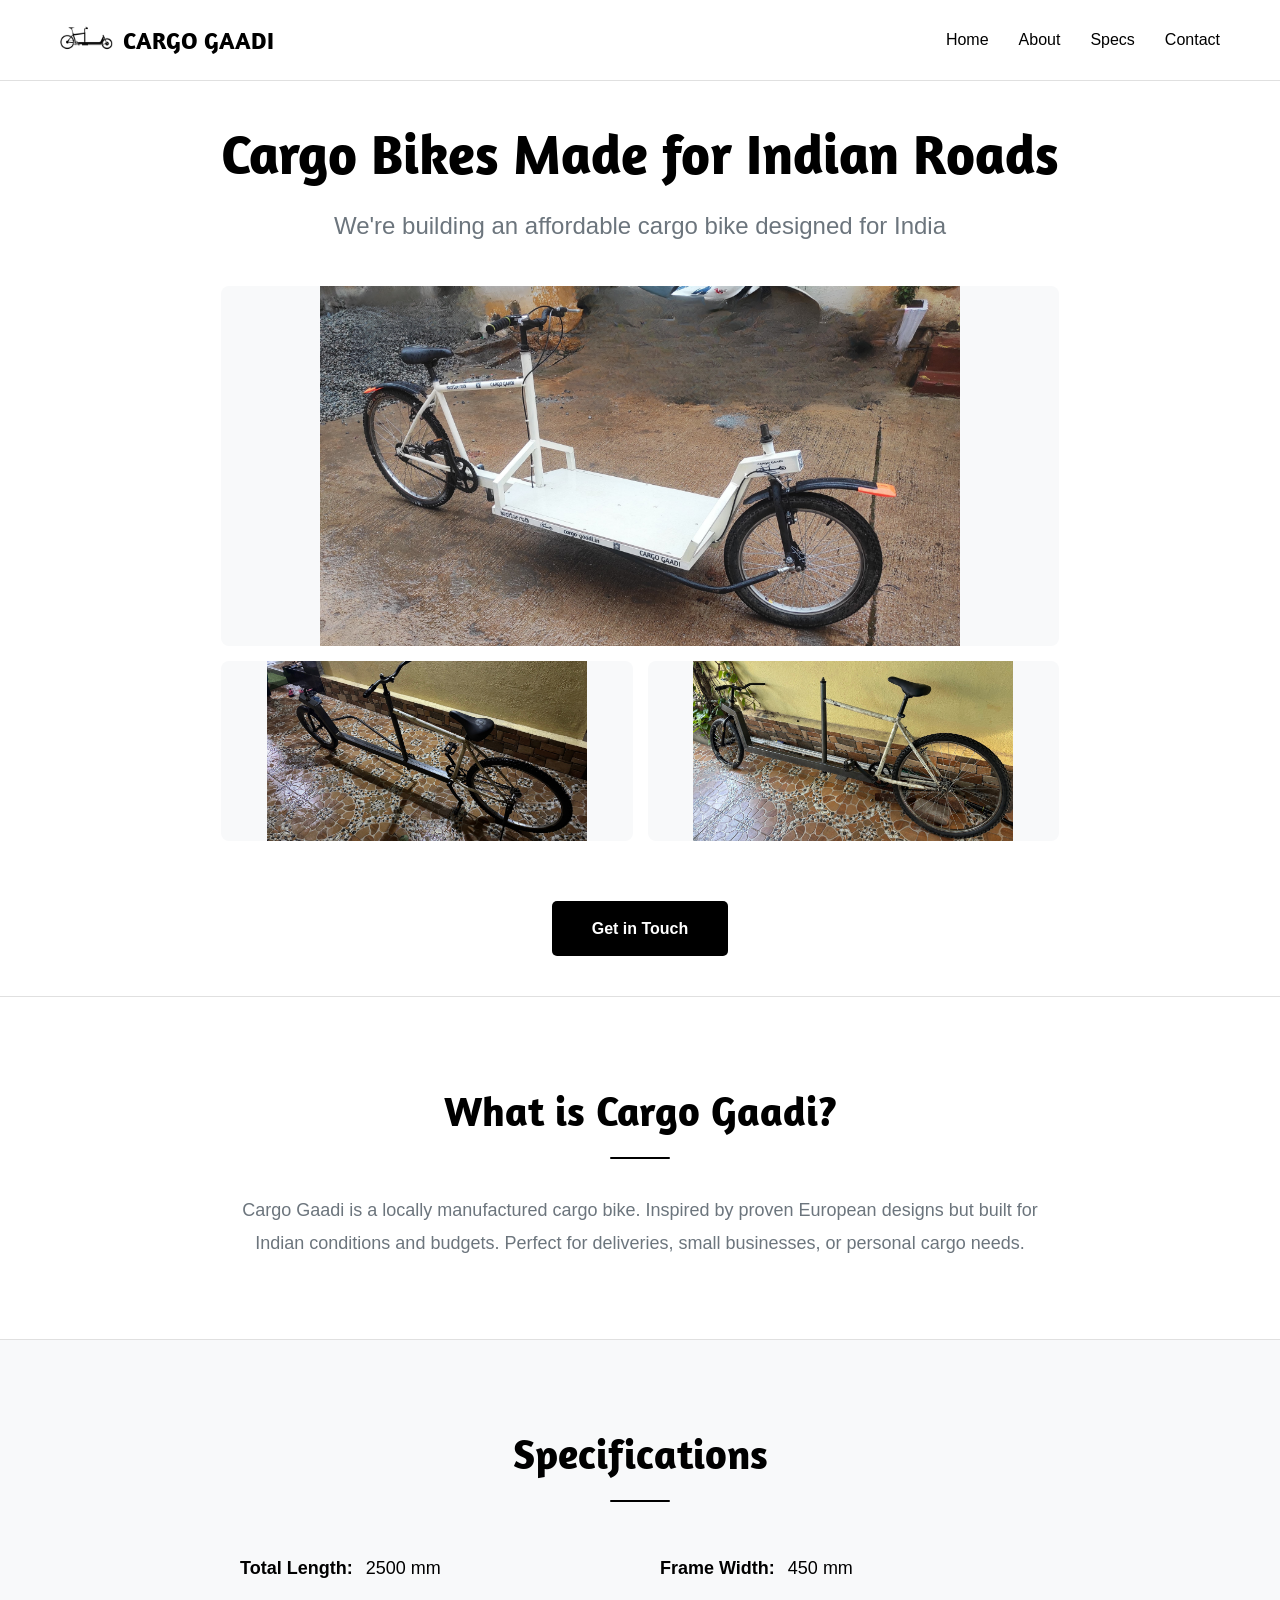
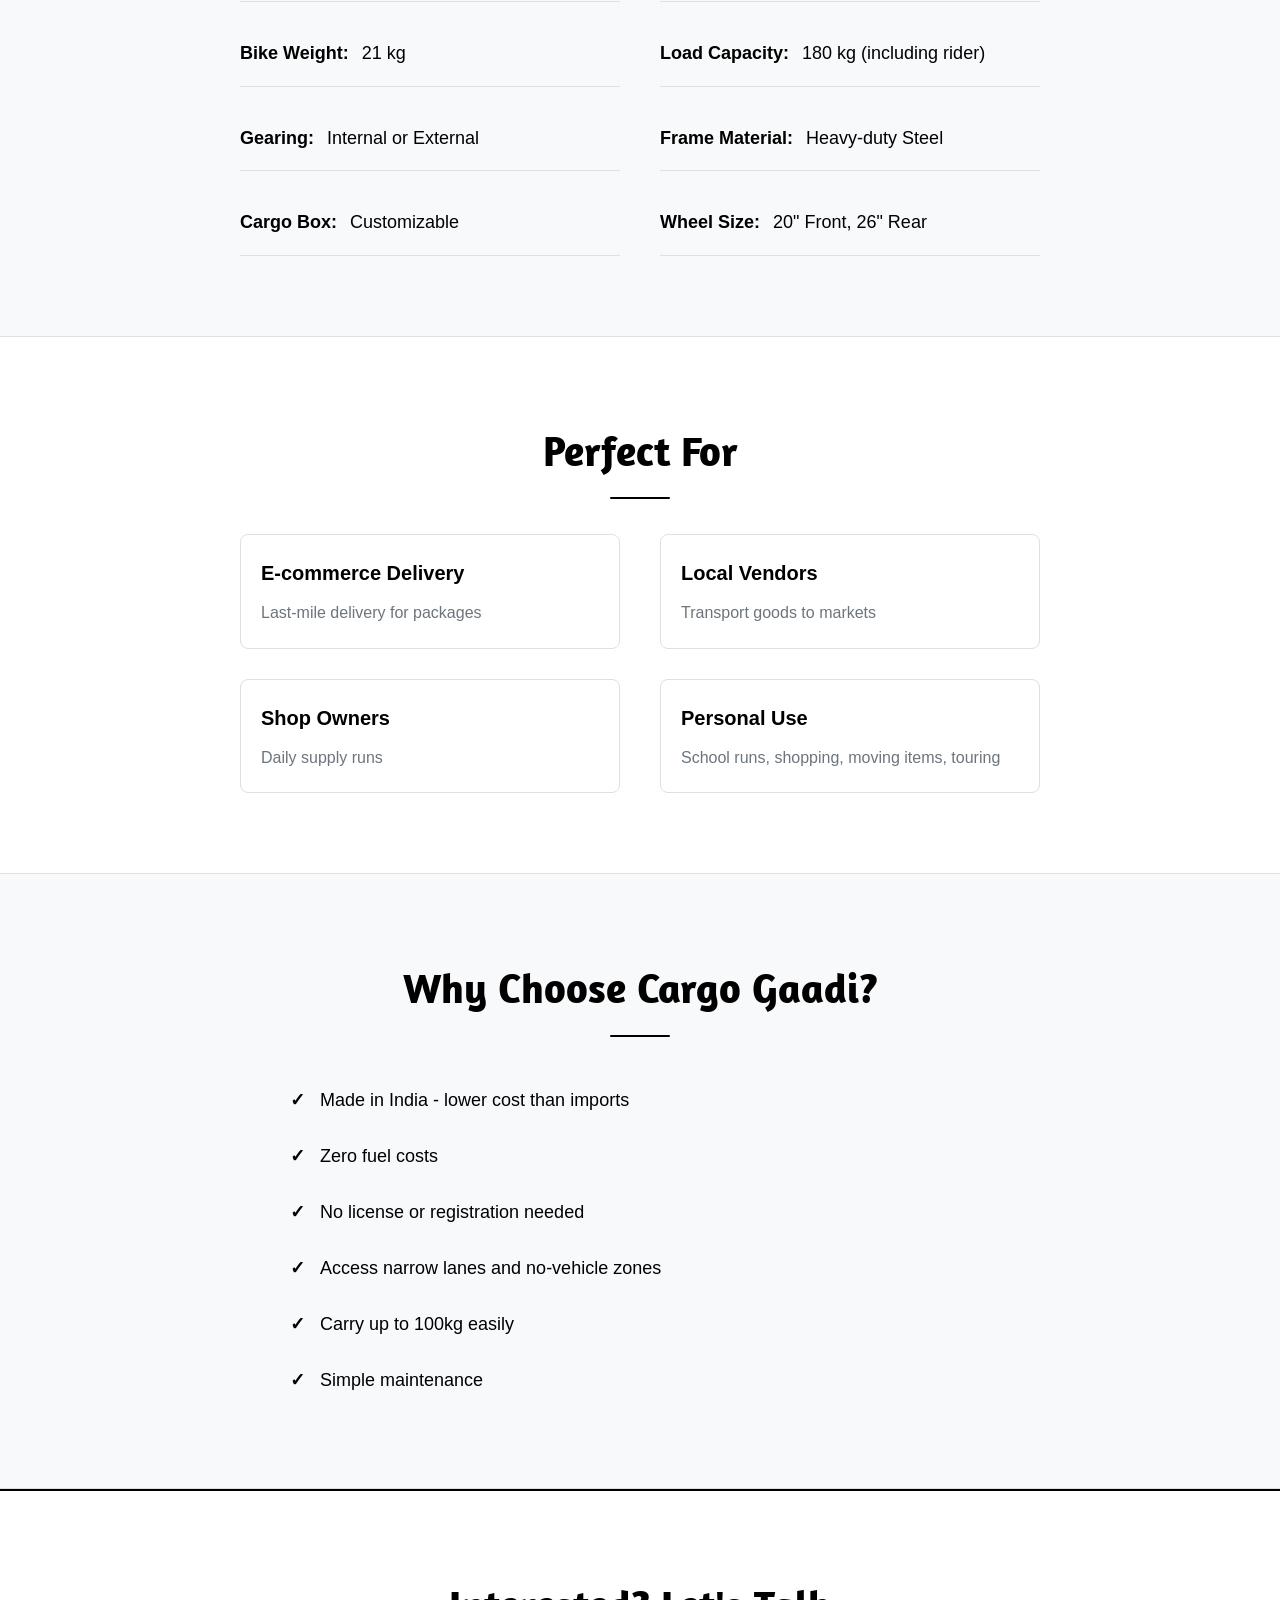
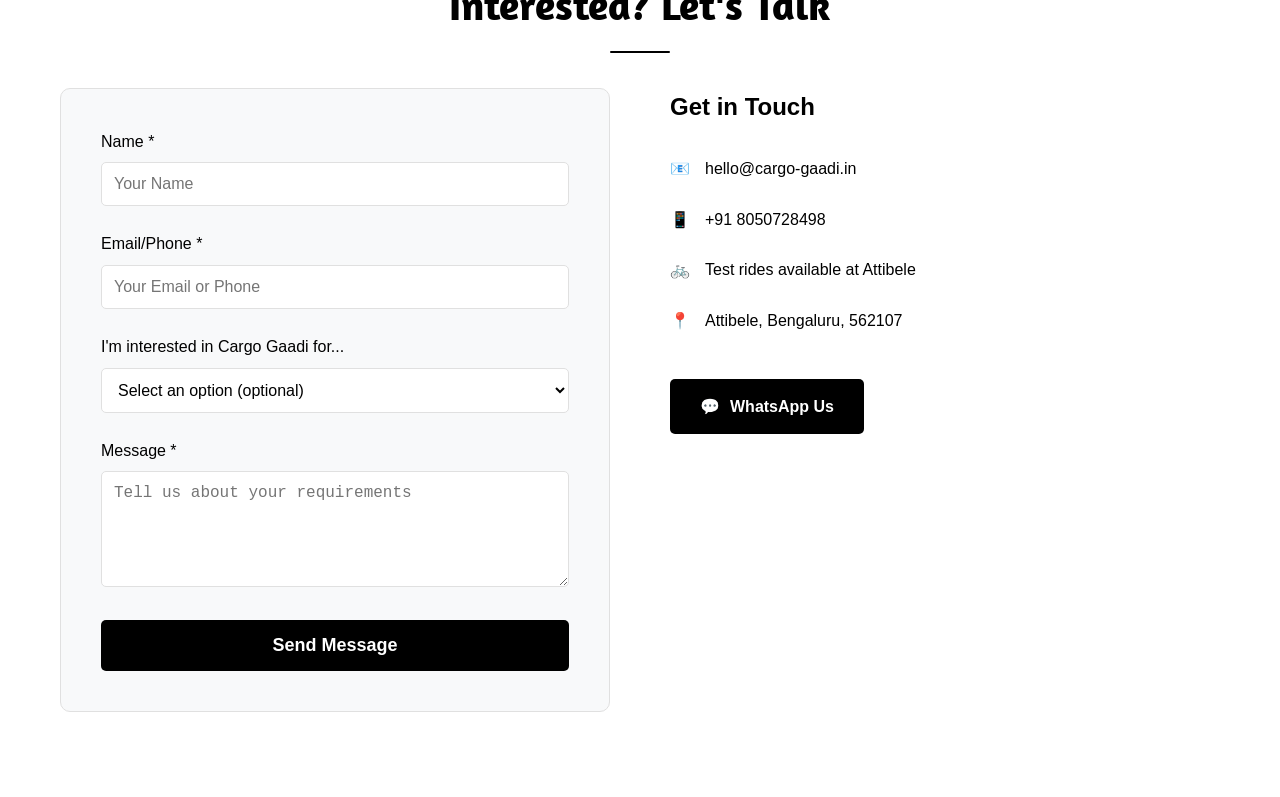
==== index.html @ 1c7c2040 "feat: add index and images" ====
<!DOCTYPE html>
<html lang="en">
<head>
    <meta charset="UTF-8">
    <meta name="viewport" content="width=device-width, initial-scale=1.0">
    <title>Cargo Gaadi - Cargo Bikes Made for Indian Roads | Bengaluru</title>
    <meta name="description" content="Locally manufactured cargo bikes designed for Indian conditions. Perfect for deliveries, vendors, and personal use. Zero fuel costs, no license needed.">
    
    <!-- Open Graph Tags -->
    <meta property="og:title" content="Cargo Gaadi - Cargo Bikes Made for Indian Roads">
    <meta property="og:description" content="Locally manufactured cargo bikes designed for Indian conditions. Perfect for deliveries and personal use.">
    <meta property="og:type" content="website">
    <meta property="og:url" content="https://cargo-gaadi.in">
    <meta property="og:image" content="https://cargo-gaadi.in/images/hero-bike.jpg">
    
    <!-- Favicon -->
    <link rel="icon" type="image/x-icon" href="images/favicon.ico">
    
    <!-- Google Font - Amaranth -->
    <link href="https://fonts.googleapis.com/css2?family=Amaranth:wght@400;700&display=swap" rel="stylesheet">
    
    <style>
        * {
            margin: 0;
            padding: 0;
            box-sizing: border-box;
        }

        :root {
            --primary-dark: #000000;
            --white: #ffffff;
            --light-gray: #f8f9fa;
            --gray: #6c757d;
            --border-gray: #e0e0e0;
        }

        html {
            scroll-behavior: smooth;
        }

        body {
            font-family: -apple-system, BlinkMacSystemFont, 'Segoe UI', 'Helvetica Neue', Arial, sans-serif;
            line-height: 1.6;
            color: var(--primary-dark);
            background: var(--white);
        }

        .container {
            max-width: 1200px;
            margin: 0 auto;
            padding: 0 20px;
        }

        /* Header Navigation */
        header {
            position: fixed;
            top: 0;
            width: 100%;
            background: var(--white);
            z-index: 1000;
            transition: box-shadow 0.3s ease;
            border-bottom: 1px solid var(--border-gray);
        }

        header.scrolled {
            box-shadow: 0 2px 10px rgba(0,0,0,0.1);
        }

        nav {
            display: flex;
            justify-content: space-between;
            align-items: center;
            padding: 20px 0;
        }

        .logo {
            display: flex;
            align-items: center;
            gap: 10px;
            text-decoration: none;
        }

        .logo img {
            height: 40px;
            width: auto;
        }

        .logo-text {
            font-family: 'Amaranth', sans-serif;
            font-size: 24px;
            font-weight: 700;
            color: var(--primary-dark);
        }

        .nav-menu {
            display: flex;
            list-style: none;
            gap: 30px;
        }

        .nav-menu a {
            color: var(--primary-dark);
            text-decoration: none;
            font-weight: 500;
            transition: opacity 0.3s ease;
        }

        .nav-menu a:hover {
            opacity: 0.7;
        }

        .hamburger {
            display: none;
            flex-direction: column;
            cursor: pointer;
        }

        .hamburger span {
            width: 25px;
            height: 3px;
            background: var(--primary-dark);
            margin: 3px 0;
            transition: 0.3s;
        }

        /* Hero Section */
        .hero {
            margin-top: 80px;
            min-height: calc(100vh - 80px);
            display: flex;
            align-items: center;
            justify-content: center;
            background: var(--white);
            position: relative;
            overflow: hidden;
            padding: 40px 20px;
            border-bottom: 1px solid var(--border-gray);
        }

        .hero-content {
            text-align: center;
            color: var(--primary-dark);
            z-index: 1;
            animation: fadeInUp 1s ease;
            max-width: 1200px;
            width: 100%;
        }

        @keyframes fadeInUp {
            from {
                opacity: 0;
                transform: translateY(30px);
            }
            to {
                opacity: 1;
                transform: translateY(0);
            }
        }

        .hero h1 {
            font-family: 'Amaranth', sans-serif;
            font-size: clamp(36px, 6vw, 56px);
            font-weight: 700;
            margin-bottom: 20px;
            line-height: 1.2;
        }

        .hero p {
            font-size: clamp(18px, 2.5vw, 24px);
            margin-bottom: 40px;
            color: var(--gray);
        }

        .hero-image-container {
            margin: 40px auto;
            max-width: 1200px;
        }

        .hero-image-wrapper {
            padding: 0;
        }

        .hero-images-grid {
            display: grid;
            grid-template-columns: repeat(auto-fit, minmax(320px, 1fr));
            gap: 15px;
            margin-bottom: 20px;
        }

        .hero-bike-image {
            width: 100%;
            height: 180px; /* 16:9 ratio for 320px width */
            object-fit: contain; /* Shows full image without cropping */
            background: var(--light-gray); /* Light background for letterboxing */
            border-radius: 8px;
            transition: transform 0.3s ease;
        }

        .hero-bike-image:hover {
            transform: scale(1.02);
        }

        .hero-bike-image.main {
            grid-column: span 2;
            height: 360px; /* 16:9 ratio for 640px width */
            object-fit: contain; /* Shows full image without cropping */
        }

        @media (max-width: 1024px) {
            .hero-bike-image.main {
                height: 180px; /* Same as others when columns collapse */
            }
        }

        .cta-button {
            display: inline-block;
            padding: 15px 40px;
            background: var(--primary-dark);
            color: var(--white);
            text-decoration: none;
            font-weight: 700;
            border-radius: 5px;
            transition: opacity 0.3s ease;
            margin-top: 20px;
        }

        .cta-button:hover {
            opacity: 0.8;
        }

        /* Section Styling */
        section {
            padding: 80px 0;
        }

        .section-title {
            font-family: 'Amaranth', sans-serif;
            font-size: clamp(28px, 4vw, 42px);
            font-weight: 700;
            text-align: center;
            margin-bottom: 50px;
            position: relative;
        }

        .section-title::after {
            content: '';
            position: absolute;
            bottom: -15px;
            left: 50%;
            transform: translateX(-50%);
            width: 60px;
            height: 2px;
            background: var(--primary-dark);
            border-radius: 1px;
        }

        /* About Section */
        .about {
            background: var(--white);
            border-bottom: 1px solid var(--border-gray);
        }

        .about-content {
            max-width: 800px;
            margin: 0 auto;
            text-align: center;
            font-size: 18px;
            line-height: 1.8;
            color: var(--gray);
        }

        /* Specifications Section */
        .specs {
            background: var(--light-gray);
            border-bottom: 1px solid var(--border-gray);
        }

        .specs-list {
            max-width: 800px;
            margin: 0 auto;
            list-style: none;
            font-size: 18px;
            line-height: 2.2;
            display: grid;
            grid-template-columns: repeat(2, 1fr);
            gap: 20px 40px;
        }

        .specs-list li {
            padding: 12px 0;
            border-bottom: 1px solid var(--border-gray);
        }

        .specs-list strong {
            font-weight: 600;
            margin-right: 8px;
            display: inline-block;
        }

        /* Use Cases Section */
        .use-cases {
            background: var(--white);
            border-bottom: 1px solid var(--border-gray);
        }

        .use-cases-list {
            max-width: 800px;
            margin: 0 auto;
            list-style: none;
            font-size: 18px;
            line-height: 1.8;
            display: grid;
            grid-template-columns: repeat(2, 1fr);
            gap: 30px 40px;
        }

        .use-cases-list li {
            padding: 20px;
            border: 1px solid var(--border-gray);
            border-radius: 8px;
            transition: background 0.3s ease;
        }

        .use-cases-list li:hover {
            background: var(--light-gray);
        }

        .use-cases-list h3 {
            font-size: 20px;
            margin-bottom: 8px;
            color: var(--primary-dark);
            font-weight: 600;
        }

        .use-cases-list p {
            color: var(--gray);
            font-size: 16px;
        }

        /* Why Section */
        .why {
            background: var(--light-gray);
            border-bottom: 1px solid var(--border-gray);
        }

        .why-list {
            max-width: 700px;
            margin: 0 auto;
            list-style: none;
            font-size: 18px;
            line-height: 2;
        }

        .why-list li {
            padding: 10px 0;
            padding-left: 30px;
            position: relative;
        }

        .why-list li::before {
            content: '✓';
            position: absolute;
            left: 0;
            font-weight: bold;
        }

        /* Contact Section */
        .contact {
            background: var(--white);
            color: var(--primary-dark);
            border-top: 2px solid var(--primary-dark);
        }

        .contact .section-title {
            color: var(--primary-dark);
        }

        .contact-container {
            display: grid;
            grid-template-columns: repeat(auto-fit, minmax(350px, 1fr));
            gap: 60px;
            margin-top: 50px;
        }

        .contact-form {
            background: var(--light-gray);
            padding: 40px;
            border-radius: 10px;
            border: 1px solid var(--border-gray);
        }

        .form-group {
            margin-bottom: 25px;
        }

        .form-group label {
            display: block;
            margin-bottom: 8px;
            font-weight: 500;
            color: var(--primary-dark);
        }

        .form-group input,
        .form-group textarea,
        .form-group select {
            width: 100%;
            padding: 12px;
            border: 1px solid var(--border-gray);
            border-radius: 5px;
            background: var(--white);
            color: var(--primary-dark);
            font-size: 16px;
            transition: border-color 0.3s ease;
        }

        .form-group input:focus,
        .form-group textarea:focus,
        .form-group select:focus {
            outline: none;
            border-color: var(--primary-dark);
        }

        .form-group select option {
            background: var(--white);
            color: var(--primary-dark);
        }

        .submit-button {
            width: 100%;
            padding: 15px;
            background: var(--primary-dark);
            color: var(--white);
            border: none;
            border-radius: 5px;
            font-size: 18px;
            font-weight: 700;
            cursor: pointer;
            transition: opacity 0.3s ease;
        }

        .submit-button:hover {
            opacity: 0.8;
        }

        .contact-info {
            color: var(--primary-dark);
        }

        .contact-info h3 {
            font-size: 24px;
            margin-bottom: 30px;
        }

        .info-item {
            margin-bottom: 25px;
            display: flex;
            align-items: center;
            gap: 15px;
        }

        .info-item a {
            color: var(--primary-dark);
            text-decoration: none;
        }

        .info-item a:hover {
            text-decoration: underline;
        }

        .whatsapp-button {
            display: inline-flex;
            align-items: center;
            gap: 10px;
            padding: 15px 30px;
            background: var(--primary-dark);
            color: var(--white);
            text-decoration: none;
            border-radius: 5px;
            font-weight: 600;
            margin-top: 20px;
            transition: opacity 0.3s ease;
        }

        .whatsapp-button:hover {
            opacity: 0.8;
        }

        /* Mobile Responsive */
        @media (max-width: 768px) {
            .nav-menu {
                position: fixed;
                left: -100%;
                top: 70px;
                flex-direction: column;
                background: var(--white);
                width: 100%;
                text-align: center;
                transition: 0.3s;
                box-shadow: 0 10px 27px rgba(0,0,0,0.05);
                padding: 20px 0;
            }

            .nav-menu.active {
                left: 0;
            }

            .hamburger {
                display: flex;
            }

            .hamburger.active span:nth-child(2) {
                opacity: 0;
            }

            .hamburger.active span:nth-child(1) {
                transform: translateY(9px) rotate(45deg);
            }

            .hamburger.active span:nth-child(3) {
                transform: translateY(-9px) rotate(-45deg);
            }

            .hero-images-grid {
                grid-template-columns: 1fr;
            }
            
            .hero-bike-image.main {
                grid-column: span 1;
                height: 180px; /* 16:9 ratio maintained on mobile */
            }
            
            .hero-bike-image {
                height: 180px; /* 16:9 ratio */
            }

            .specs-list,
            .use-cases-list {
                grid-template-columns: 1fr;
            }

            .contact-container {
                grid-template-columns: 1fr;
            }

            section {
                padding: 60px 0;
            }
        }

        /* Success Message */
        .success-message {
            display: none;
            background: var(--primary-dark);
            color: var(--white);
            padding: 15px;
            border-radius: 5px;
            margin-top: 20px;
            text-align: center;
        }

        .success-message.show {
            display: block;
            animation: fadeInUp 0.5s ease;
        }
    </style>
</head>
<body>
    <!-- Header Navigation -->
    <header id="header">
        <div class="container">
            <nav>
                <a href="#home" class="logo">
                    <img src="images/logo.png" alt="Cargo Gaadi Logo" onerror="console.error('Logo not found at images/logo.png')" />
                    <span class="logo-text">CARGO GAADI</span>
                </a>
                <ul class="nav-menu" id="nav-menu">
                    <li><a href="#home">Home</a></li>
                    <li><a href="#about">About</a></li>
                    <li><a href="#specs">Specs</a></li>
                    <li><a href="#contact">Contact</a></li>
                </ul>
                <div class="hamburger" id="hamburger">
                    <span></span>
                    <span></span>
                    <span></span>
                </div>
            </nav>
        </div>
    </header>

    <!-- Hero Section -->
    <section class="hero" id="home">
        <div class="container">
            <div class="hero-content">
                <h1>Cargo Bikes Made for Indian Roads</h1>
                <p>We're building an affordable cargo bike designed for India</p>
                
                <div class="hero-image-container">
                    <div class="hero-image-wrapper">
                        <div class="hero-images-grid">
                            <!-- Main hero image - 640x360px (16:9 ratio) -->
                            <img src="images/hero-bike.jpg" alt="Cargo Gaadi - Main" class="hero-bike-image main">
                            
                            <!-- Gallery images - all 320x180px (16:9 ratio) -->
                            <img src="images/gallery-1.jpg" alt="Cargo Gaadi Build Process" class="hero-bike-image" 
                                 onerror="this.style.display='none';">
                            <img src="images/gallery-2.jpg" alt="Cargo Gaadi Build Process" class="hero-bike-image"
                                 onerror="this.style.display='none';">
                            <img src="images/gallery-3.jpg" alt="Cargo Gaadi Build Process" class="hero-bike-image"
                                 onerror="this.style.display='none';">
                            <img src="images/gallery-4.jpg" alt="Cargo Gaadi Demo" class="hero-bike-image"
                                 onerror="this.style.display='none';">
                            <img src="images/gallery-5.jpg" alt="Cargo Gaadi Demo" class="hero-bike-image"
                                 onerror="this.style.display='none';">
                            <img src="images/gallery-6.jpg" alt="Cargo Gaadi Features" class="hero-bike-image"
                                 onerror="this.style.display='none';">
                            <img src="images/gallery-7.jpg" alt="Cargo Gaadi Features" class="hero-bike-image"
                                 onerror="this.style.display='none';">
                            <img src="images/gallery-8.jpg" alt="Cargo Gaadi Details" class="hero-bike-image"
                                 onerror="this.style.display='none';">
                            <img src="images/gallery-9.jpg" alt="Cargo Gaadi Details" class="hero-bike-image"
                                 onerror="this.style.display='none';">
                            <img src="images/gallery-10.jpg" alt="Cargo Gaadi in Action" class="hero-bike-image"
                                 onerror="this.style.display='none';">
                        </div>
                    </div>
                </div>
                
                <a href="#contact" class="cta-button">Get in Touch</a>
            </div>
        </div>
    </section>

    <!-- About Section -->
    <section class="about" id="about">
        <div class="container">
            <h2 class="section-title">What is Cargo Gaadi?</h2>
            <div class="about-content">
                <p>Cargo Gaadi is a locally manufactured cargo bike. Inspired by proven European designs but built for Indian conditions and budgets. Perfect for deliveries, small businesses, or personal cargo needs.</p>
            </div>
        </div>
    </section>

    <!-- Specifications Section -->
    <section class="specs" id="specs">
        <div class="container">
            <h2 class="section-title">Specifications</h2>
            <ul class="specs-list">
                <li><strong>Total Length:</strong> 2500 mm</li>
                <li><strong>Frame Width:</strong> 450 mm</li>
                <li><strong>Bike Weight:</strong> 21 kg</li>
                <li><strong>Load Capacity:</strong> 180 kg (including rider)</li>
                <li><strong>Gearing:</strong> Internal or External</li>
                <li><strong>Frame Material:</strong> Heavy-duty Steel</li>
                <li><strong>Cargo Box:</strong> Customizable</li>
                <li><strong>Wheel Size:</strong> 20" Front, 26" Rear</li>
            </ul>
        </div>
    </section>

    <!-- Use Cases Section -->
    <section class="use-cases">
        <div class="container">
            <h2 class="section-title">Perfect For</h2>
            <ul class="use-cases-list">
                <li>
                    <h3>E-commerce Delivery</h3>
                    <p>Last-mile delivery for packages</p>
                </li>
                <li>
                    <h3>Local Vendors</h3>
                    <p>Transport goods to markets</p>
                </li>
                <li>
                    <h3>Shop Owners</h3>
                    <p>Daily supply runs</p>
                </li>
                <li>
                    <h3>Personal Use</h3>
                    <p>School runs, shopping, moving items, touring</p>
                </li>
            </ul>
        </div>
    </section>

    <!-- Why Section -->
    <section class="why">
        <div class="container">
            <h2 class="section-title">Why Choose Cargo Gaadi?</h2>
            <ul class="why-list">
                <li>Made in India - lower cost than imports</li>
                <li>Zero fuel costs</li>
                <li>No license or registration needed</li>
                <li>Access narrow lanes and no-vehicle zones</li>
                <li>Carry up to 100kg easily</li>
                <li>Simple maintenance</li>
            </ul>
        </div>
    </section>

    <!-- Contact Section -->
    <section class="contact" id="contact">
        <div class="container">
            <h2 class="section-title">Interested? Let's Talk</h2>
            <div class="contact-container">
                <div class="contact-form">
                    <form id="contact-form">
                        <div class="form-group">
                            <label for="name">Name *</label>
                            <input type="text" id="name" name="name" required placeholder="Your Name">
                        </div>
                        <div class="form-group">
                            <label for="contact">Email/Phone *</label>
                            <input type="text" id="contact" name="contact" required placeholder="Your Email or Phone">
                        </div>
                        <div class="form-group">
                            <label for="interest">I'm interested in Cargo Gaadi for...</label>
                            <select id="interest" name="interest">
                                <option value="">Select an option (optional)</option>
                                <option value="ecommerce">E-commerce</option>
                                <option value="local-business">Local Business</option>
                                <option value="personal">Personal Use</option>
                                <option value="other">Other</option>
                            </select>
                        </div>
                        <div class="form-group">
                            <label for="message">Message *</label>
                            <textarea id="message" name="message" rows="5" required placeholder="Tell us about your requirements"></textarea>
                        </div>
                        <button type="submit" class="submit-button">Send Message</button>
                    </form>
                    <div class="success-message" id="success-message">
                        Thank you! We'll get back to you soon.
                    </div>
                </div>
                
                <div class="contact-info">
                    <h3>Get in Touch</h3>
                    <div class="info-item">
                        <span>📧</span>
                        <a href="mailto:hello@cargo-gaadi.in">hello@cargo-gaadi.in</a>
                    </div>
                    <div class="info-item">
                        <span>📱</span>
                        <a href="tel:+918050728498">+91 8050728498</a>
                    </div>
                    <div class="info-item">
                        <span>🚲</span>
                        <span>Test rides available at Attibele</span>
                    </div>
                    <div class="info-item">
                        <span>📍</span>
                        <span>Attibele, Bengaluru, 562107</span>
                    </div>
                    <a href="https://wa.me/918050728498?text=Hi%2C%20I%27m%20interested%20in%20Cargo%20Gaadi" 
                       target="_blank" 
                       class="whatsapp-button">
                        <span>💬</span>
                        WhatsApp Us
                    </a>
                </div>
            </div>
        </div>
    </section>

    <!-- Footer commented out as per your request -->
    <!-- <footer>
        <div class="container">
            <p>© 2025 Cargo Gaadi | Bengaluru</p>
            <div class="social-links">
                <a href="https://instagram.com/cargo-gaadi" target="_blank" title="Instagram">📷</a>
                <a href="https://youtube.com/@cargo-gaadi" target="_blank" title="YouTube">📹</a>
            </div>
        </div>
    </footer> -->

    <script>
        // Mobile Menu Toggle
        const hamburger = document.getElementById('hamburger');
        const navMenu = document.getElementById('nav-menu');

        hamburger.addEventListener('click', () => {
            hamburger.classList.toggle('active');
            navMenu.classList.toggle('active');
        });

        // Close mobile menu when clicking on a link
        document.querySelectorAll('.nav-menu a').forEach(link => {
            link.addEventListener('click', () => {
                hamburger.classList.remove('active');
                navMenu.classList.remove('active');
            });
        });

        // Header scroll effect
        window.addEventListener('scroll', () => {
            const header = document.getElementById('header');
            if (window.scrollY > 100) {
                header.classList.add('scrolled');
            } else {
                header.classList.remove('scrolled');
            }
        });

        // Form submission
        const contactForm = document.getElementById('contact-form');
        const successMessage = document.getElementById('success-message');

        contactForm.addEventListener('submit', (e) => {
            e.preventDefault();
            
            // Here you would normally send the form data to your server
            // For now, we'll just show a success message
            
            successMessage.classList.add('show');
            contactForm.reset();
            
            // Hide success message after 5 seconds
            setTimeout(() => {
                successMessage.classList.remove('show');
            }, 5000);
        });

        // Smooth scroll for anchor links
        document.querySelectorAll('a[href^="#"]').forEach(anchor => {
            anchor.addEventListener('click', function (e) {
                e.preventDefault();
                const target = document.querySelector(this.getAttribute('href'));
                if (target) {
                    target.scrollIntoView({
                        behavior: 'smooth',
                        block: 'start'
                    });
                }
            });
        });
    </script>
</body>
</html>
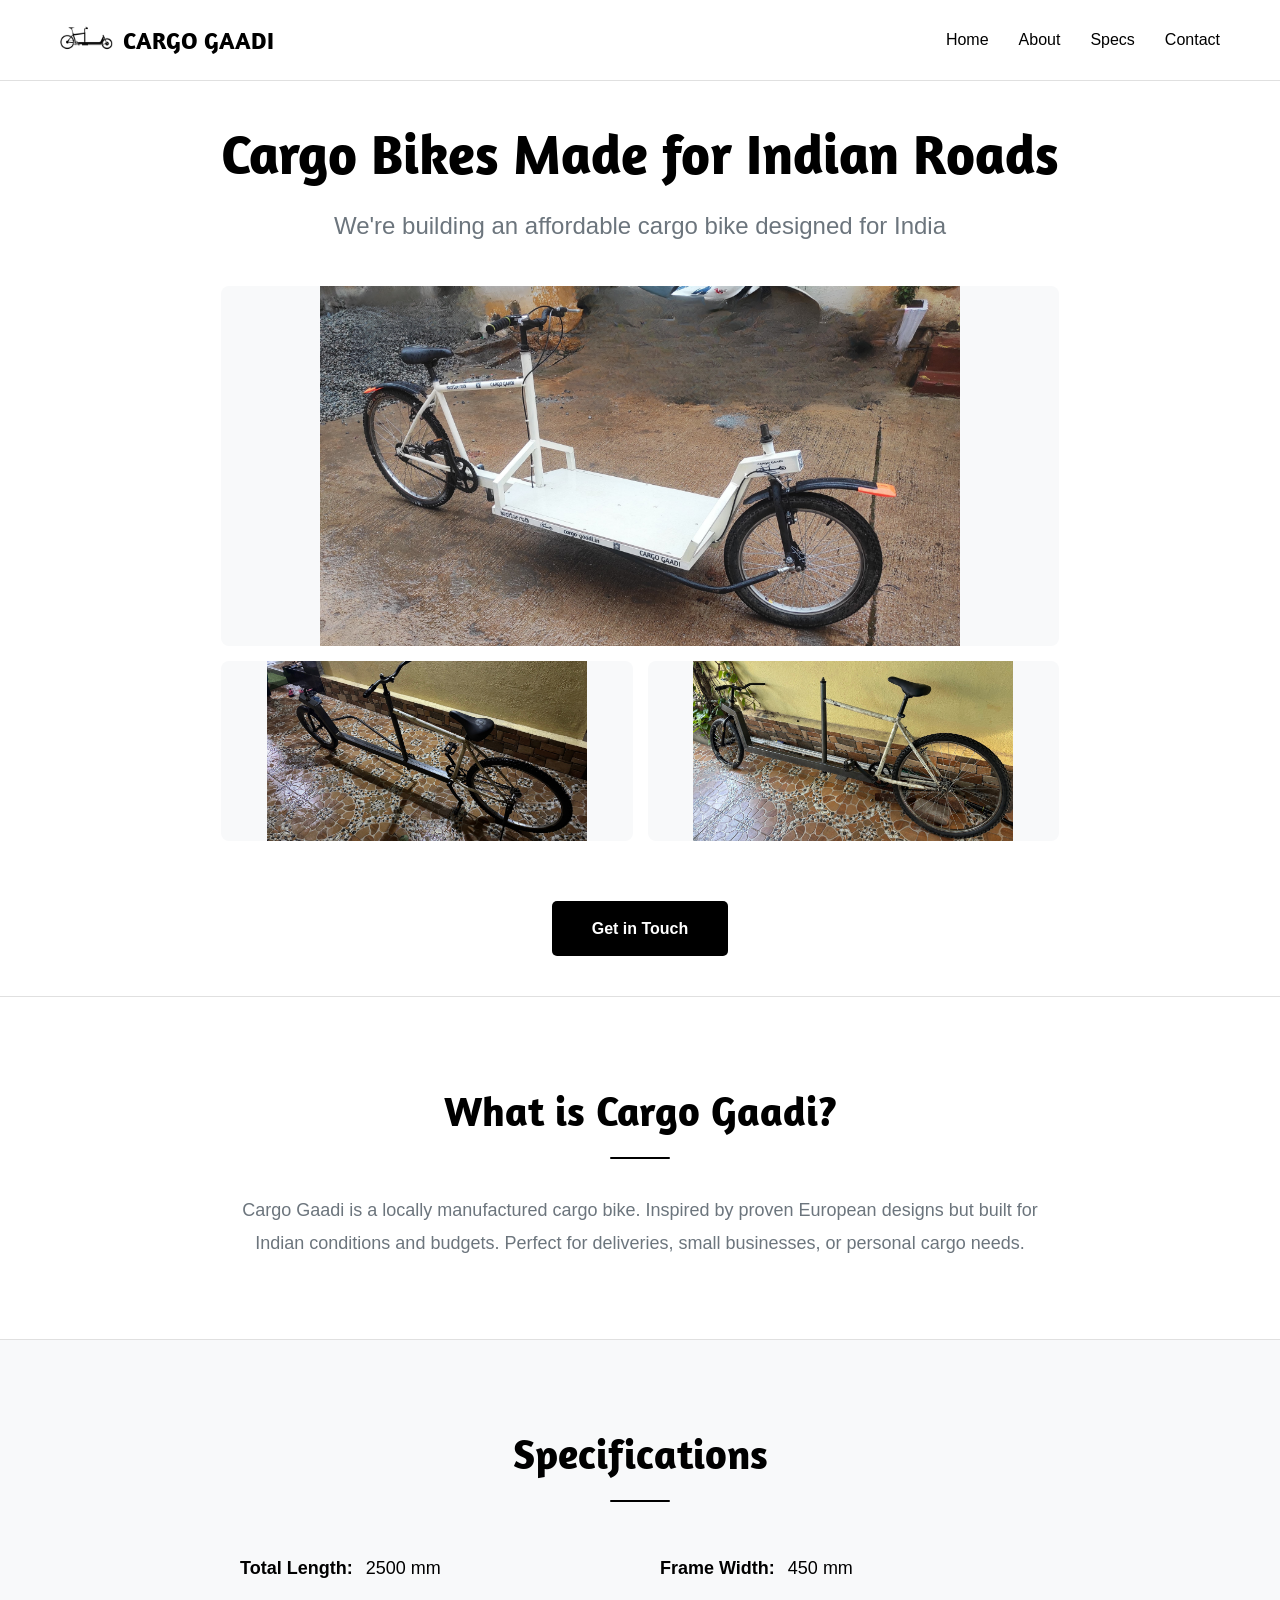
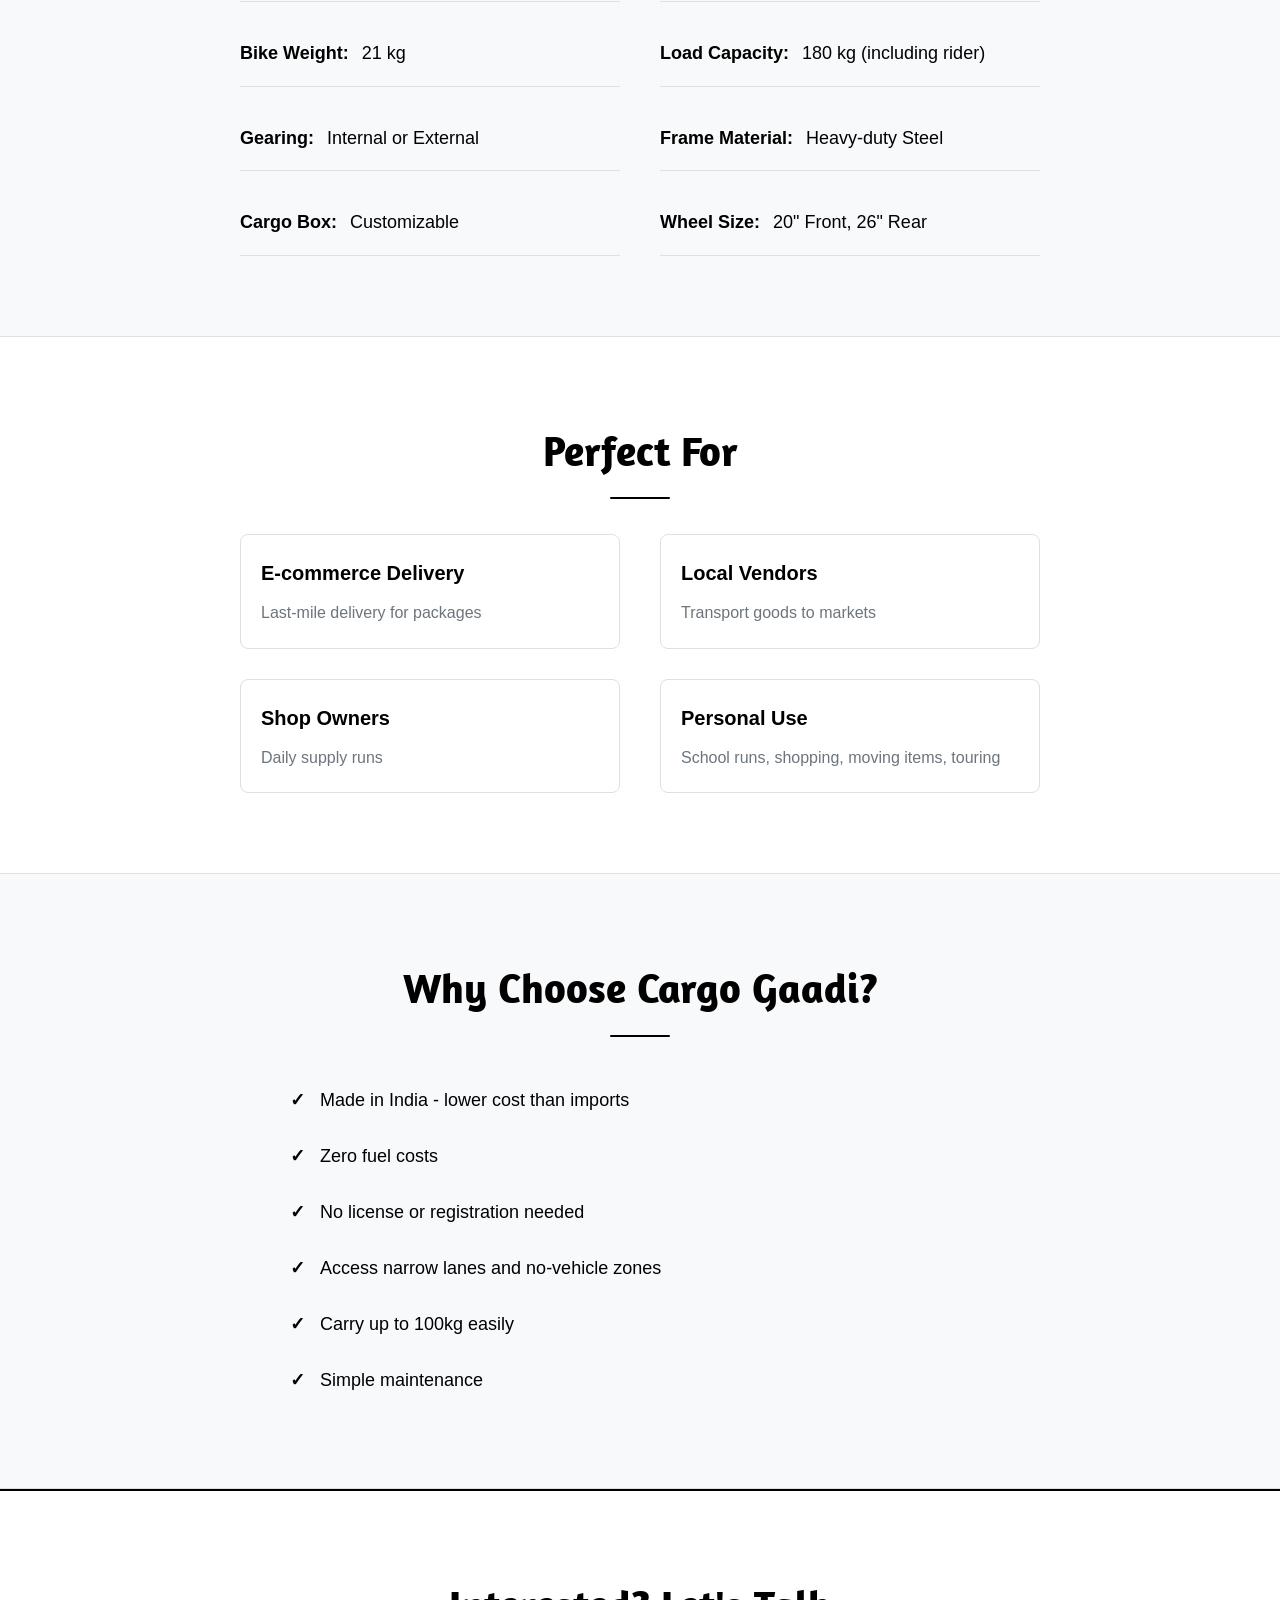
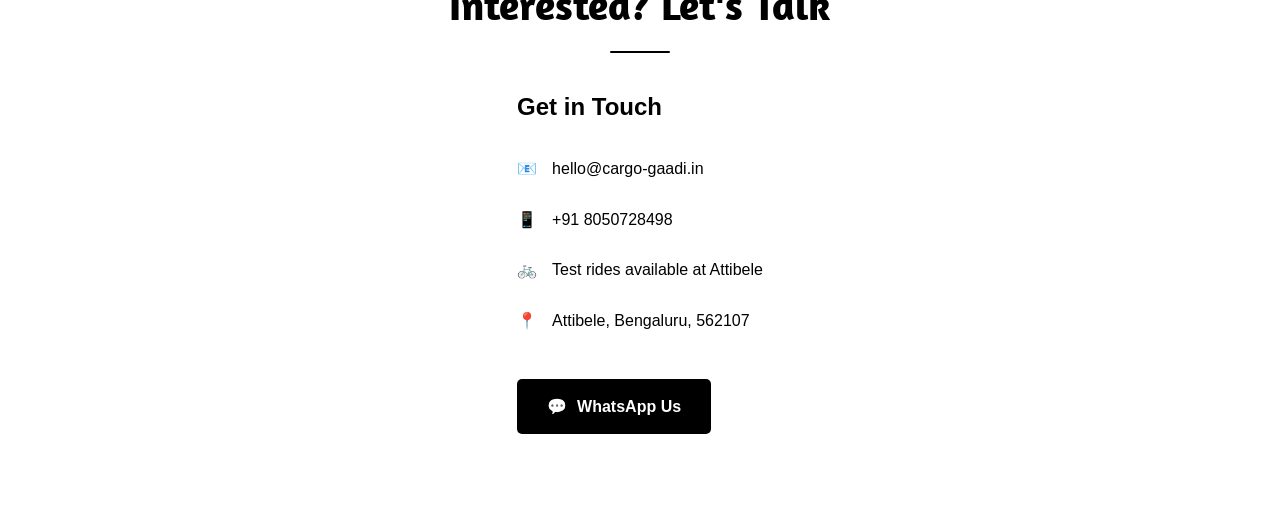
==== commit 18d28ecd: "fix: remove contact form" ====
--- a/index.html
+++ b/index.html
@@ -376,9 +376,9 @@
         }
 
         .contact-container {
-            display: grid;
-            grid-template-columns: repeat(auto-fit, minmax(350px, 1fr));
-            gap: 60px;
+            display: flex;
+            justify-content: center;
+            align-items: center;
             margin-top: 50px;
         }
 
@@ -703,7 +703,7 @@
         <div class="container">
             <h2 class="section-title">Interested? Let's Talk</h2>
             <div class="contact-container">
-                <div class="contact-form">
+                <!-- <div class="contact-form">
                     <form id="contact-form">
                         <div class="form-group">
                             <label for="name">Name *</label>
@@ -732,7 +732,7 @@
                     <div class="success-message" id="success-message">
                         Thank you! We'll get back to you soon.
                     </div>
-                </div>
+                </div> -->
                 
                 <div class="contact-info">
                     <h3>Get in Touch</h3>
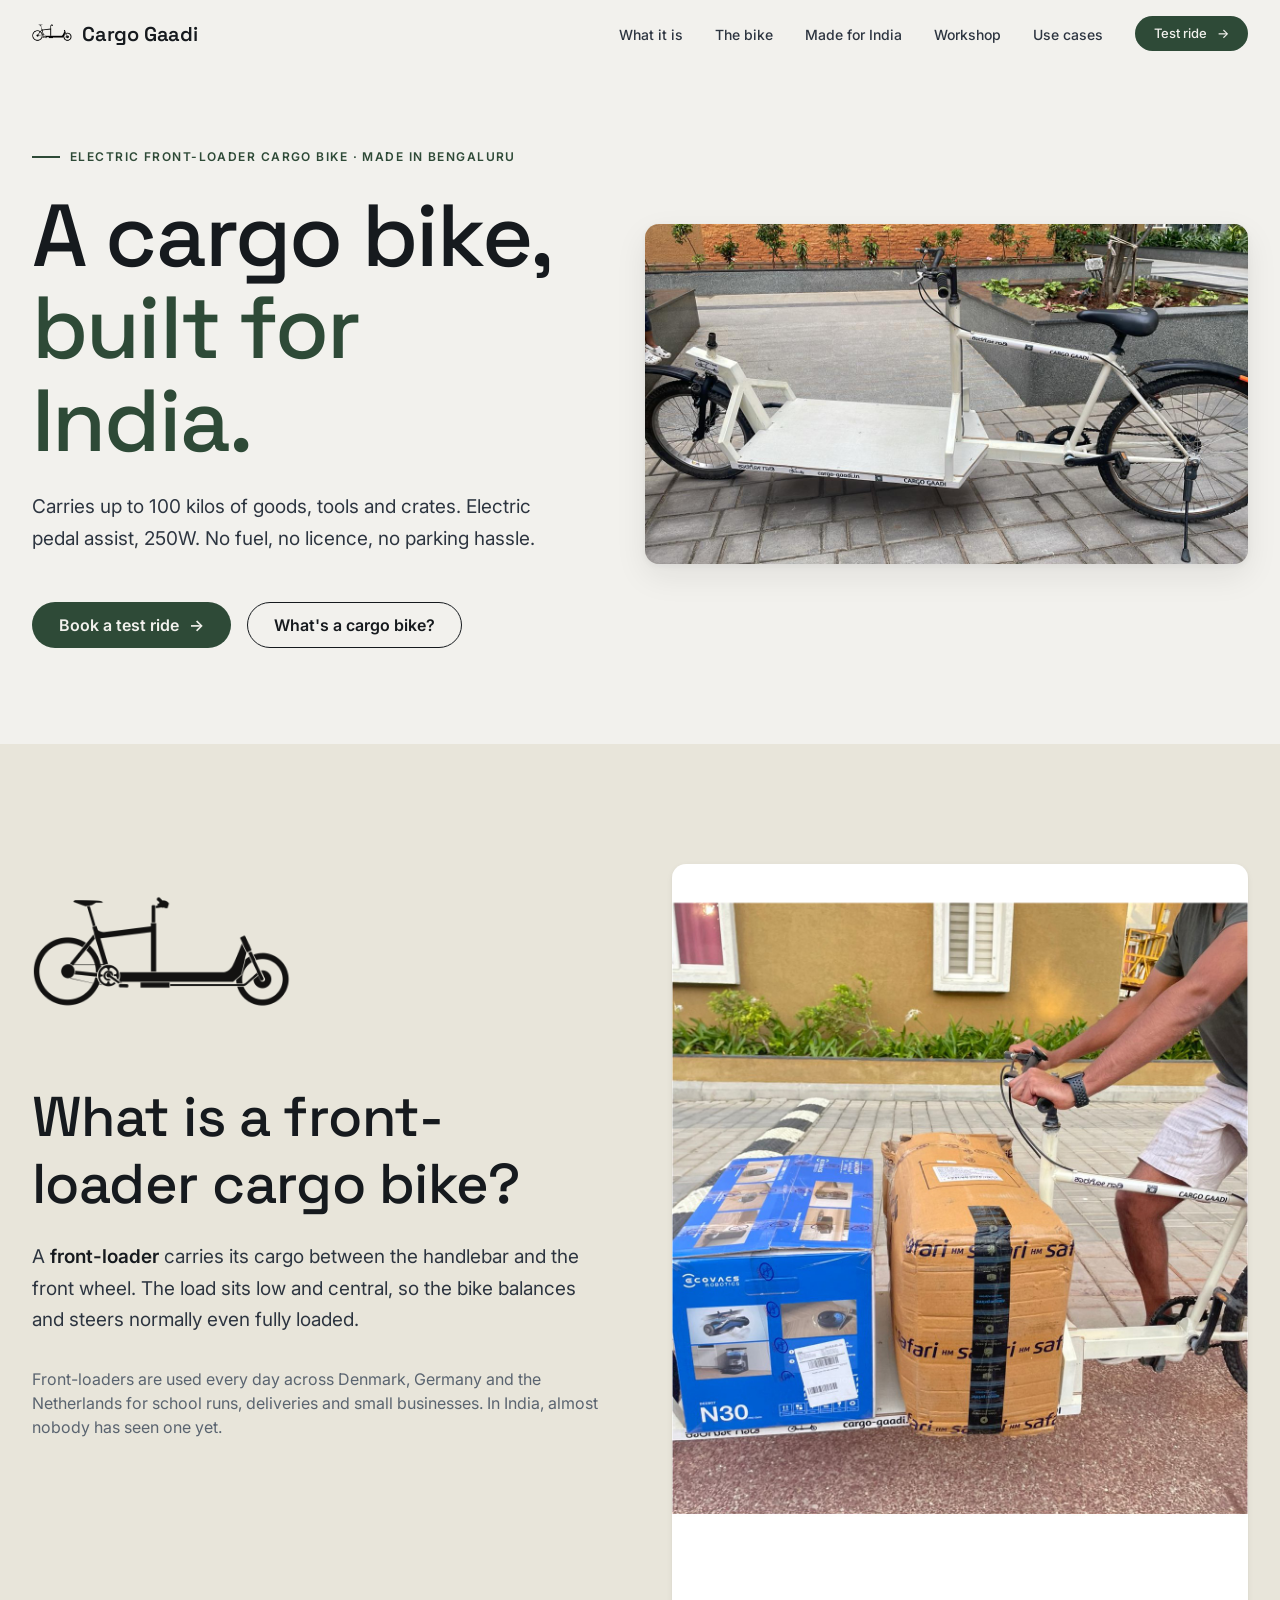
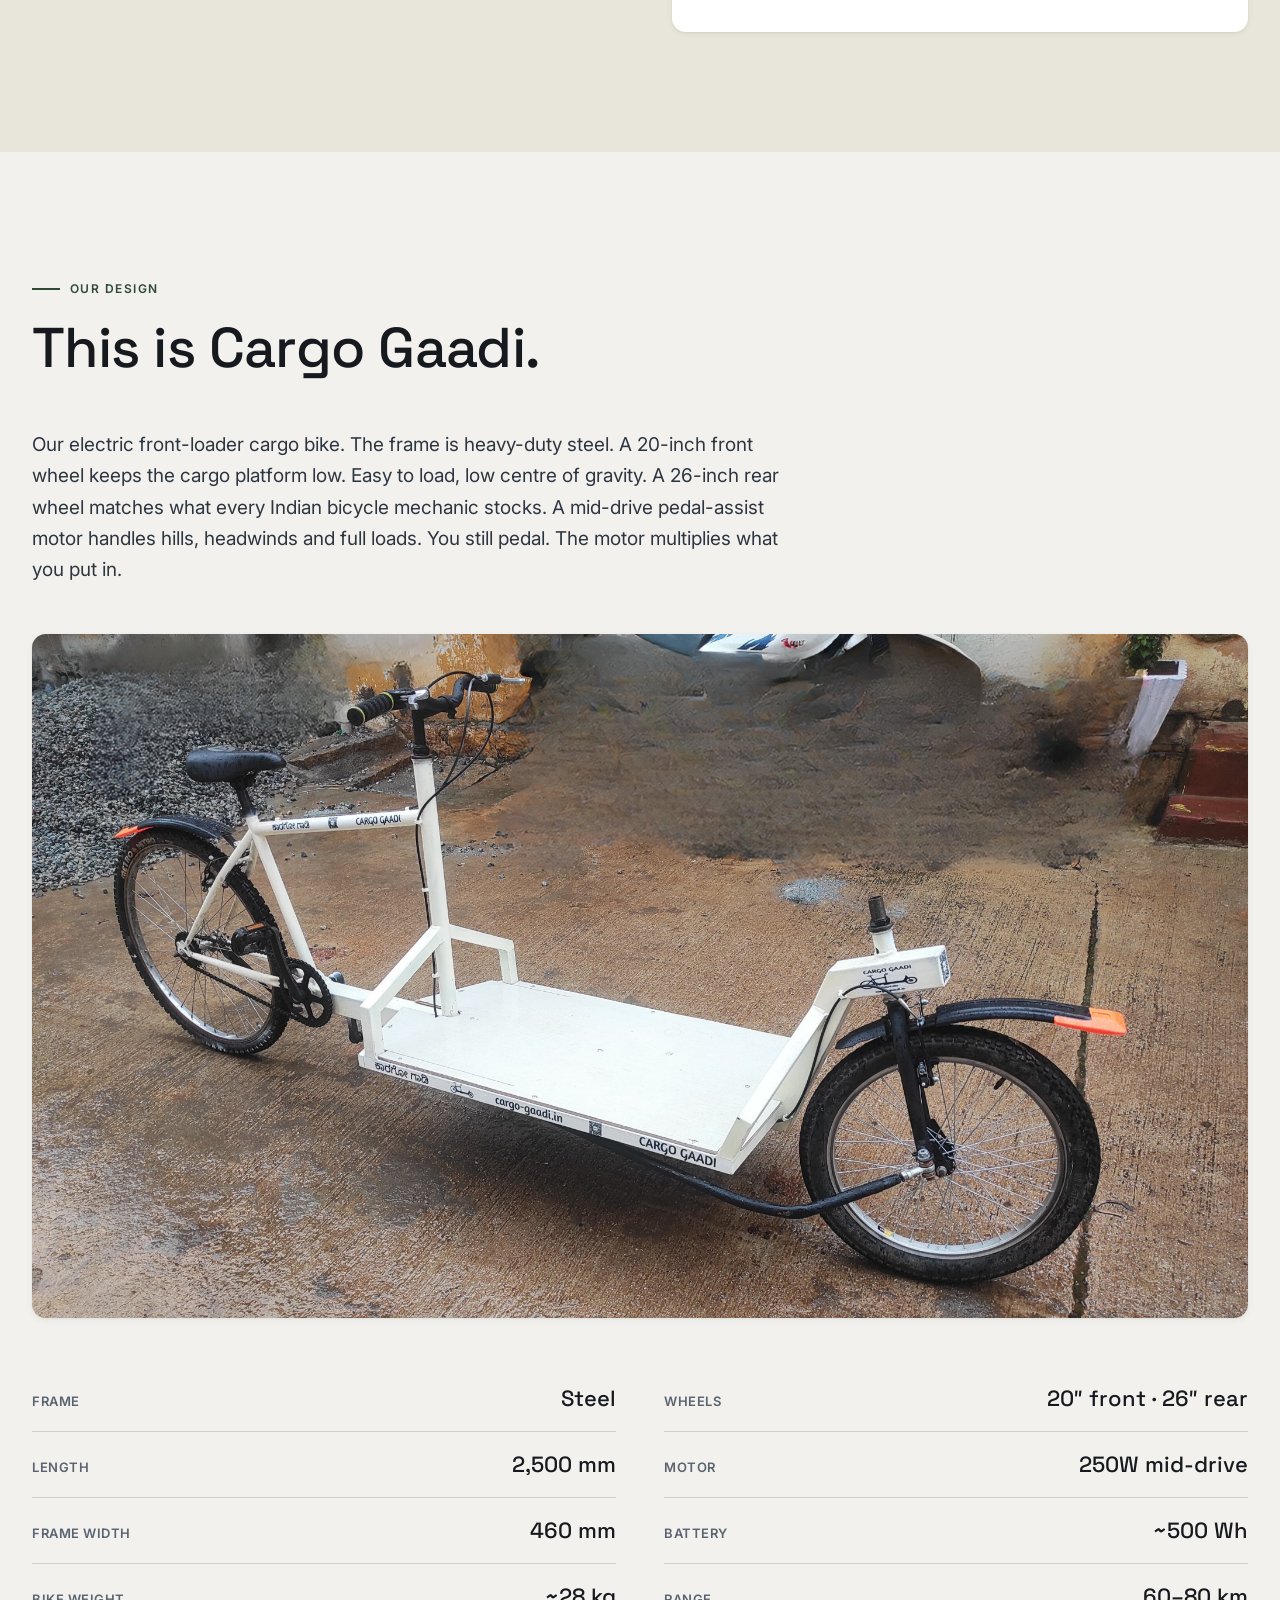
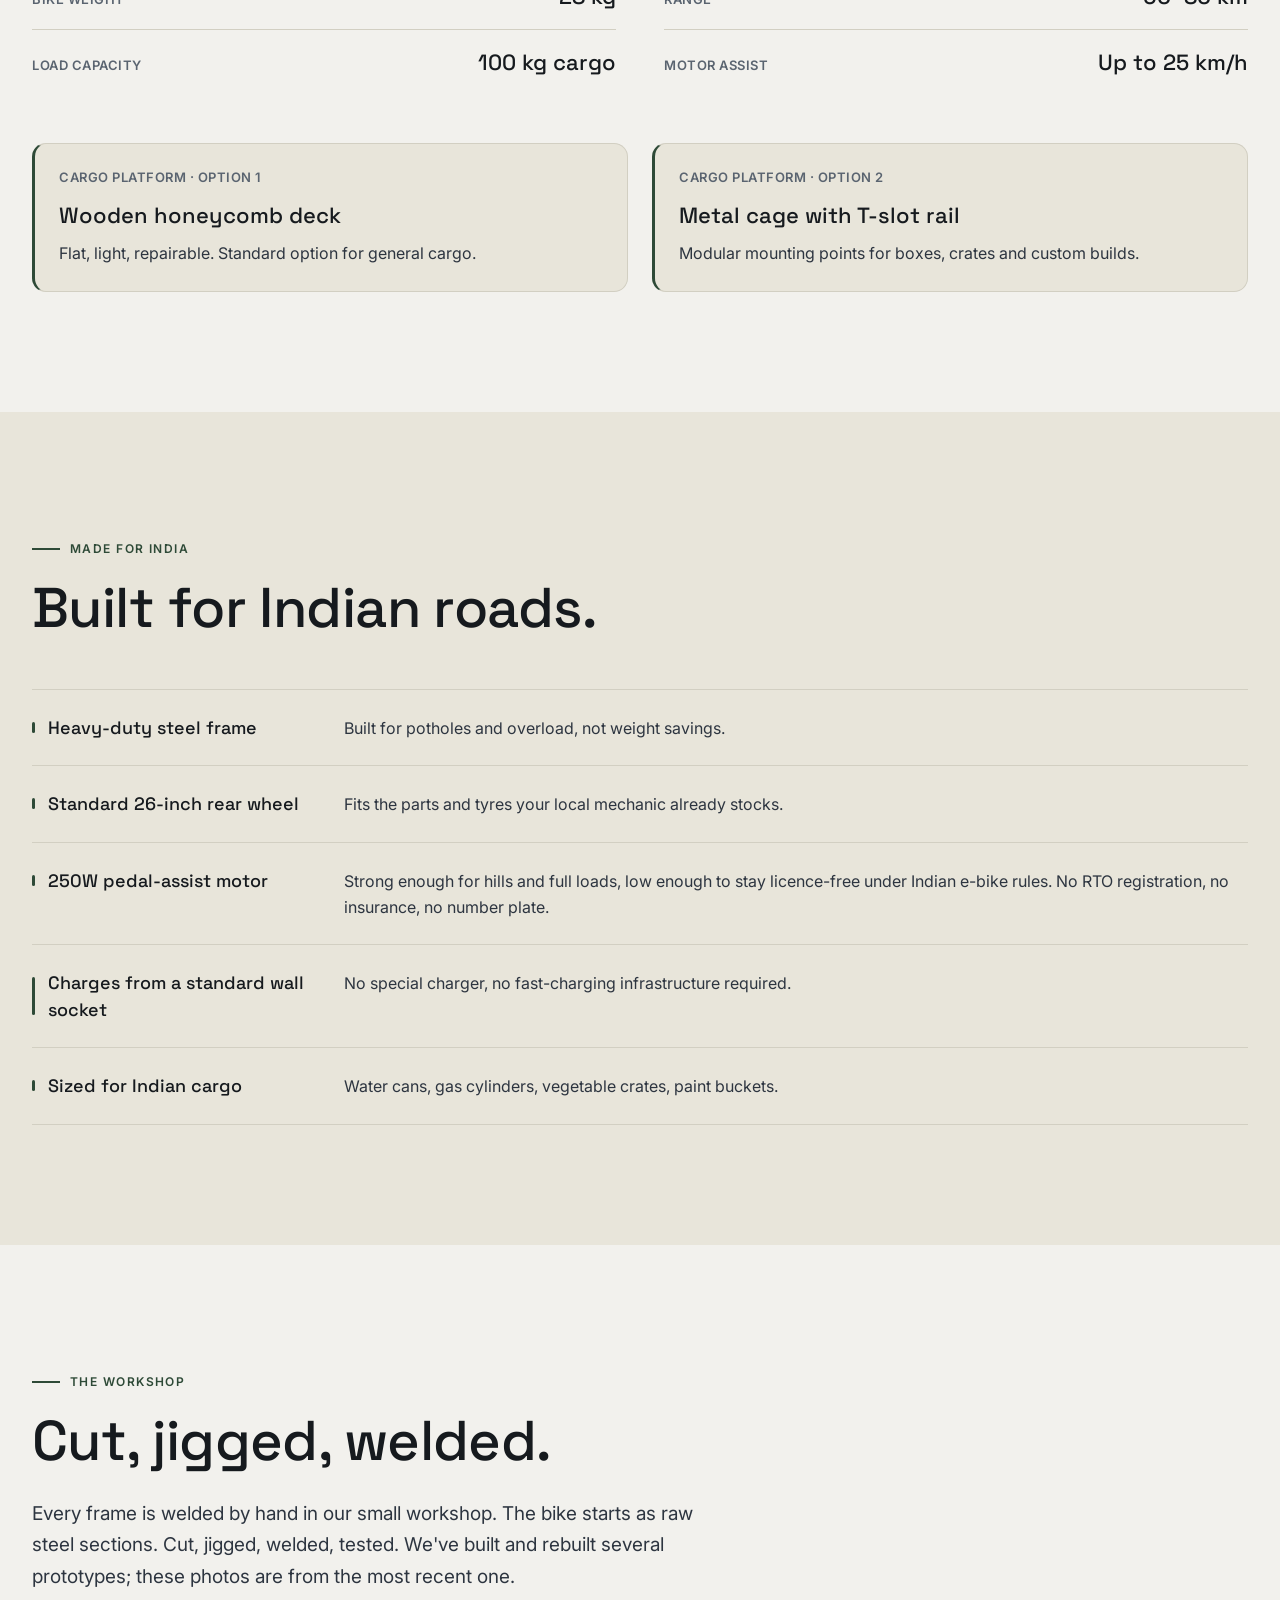
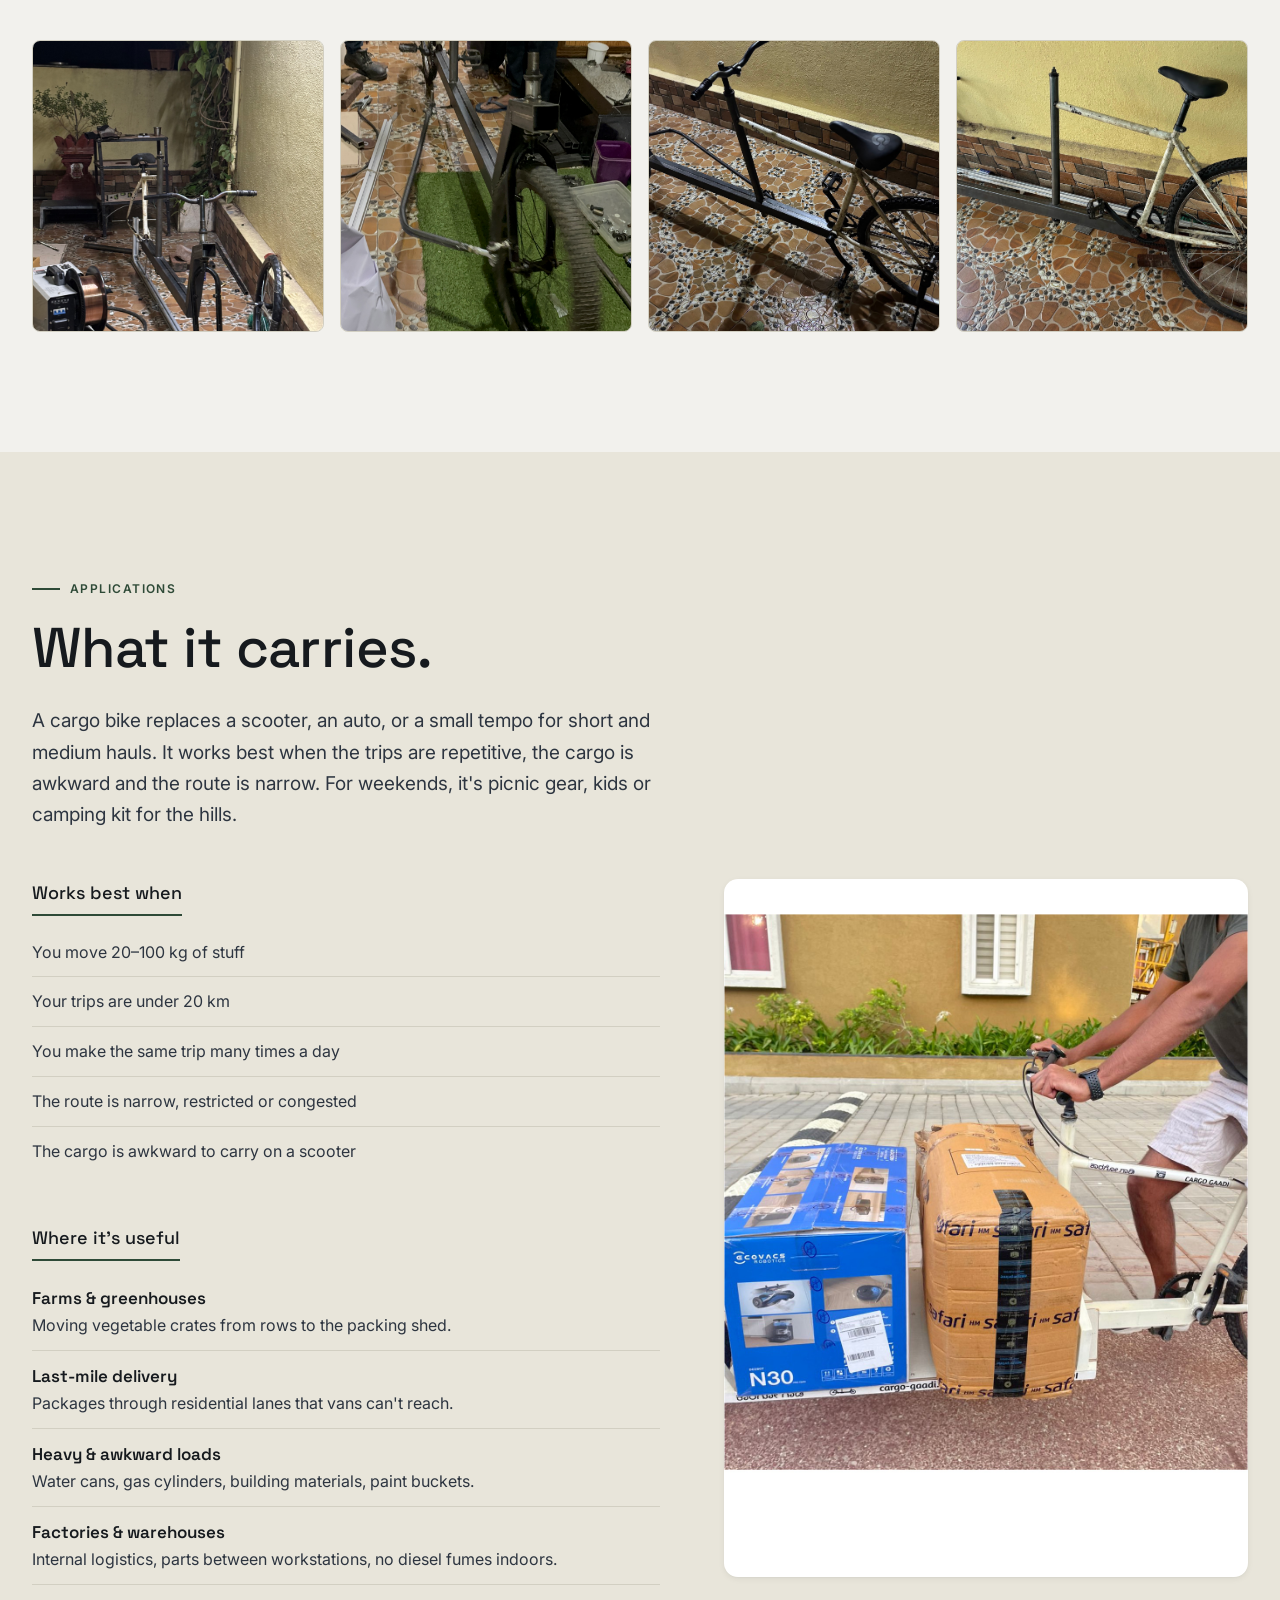
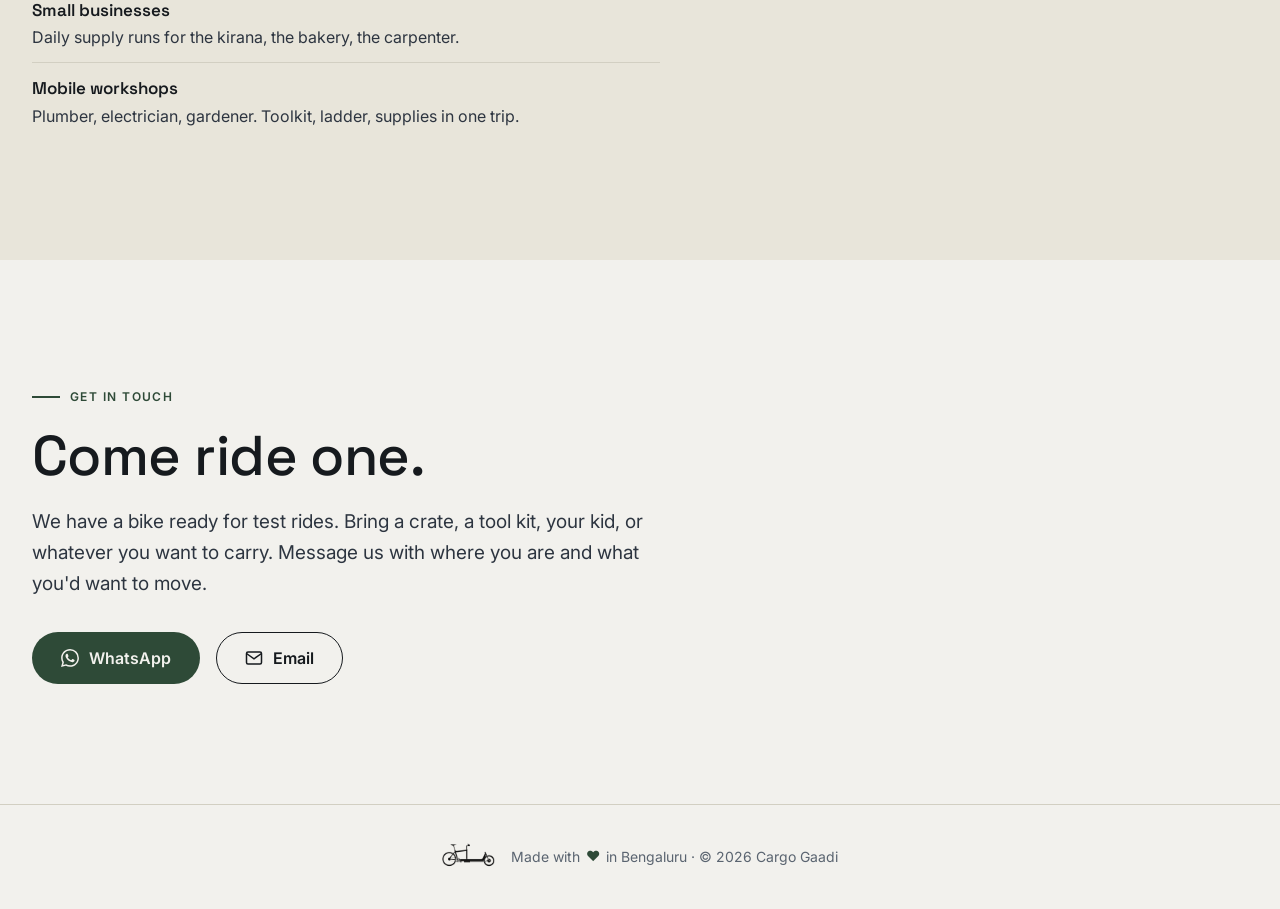
==== commit 4d9491c8: "refactor: simplify index, improve branding and styling" ====
--- a/index.html
+++ b/index.html
@@ -3,837 +3,654 @@
 <head>
     <meta charset="UTF-8">
     <meta name="viewport" content="width=device-width, initial-scale=1.0">
-    <title>Cargo Gaadi - Cargo Bikes Made for Indian Roads | Bengaluru</title>
-    <meta name="description" content="Locally manufactured cargo bikes designed for Indian conditions. Perfect for deliveries, vendors, and personal use. Zero fuel costs, no license needed.">
-    
-    <!-- Open Graph Tags -->
-    <meta property="og:title" content="Cargo Gaadi - Cargo Bikes Made for Indian Roads">
-    <meta property="og:description" content="Locally manufactured cargo bikes designed for Indian conditions. Perfect for deliveries and personal use.">
+    <title>Cargo Gaadi · A cargo bike, built for India</title>
+    <meta name="description" content="Electric front-loader cargo bike, made for Indian roads, farms, factories and small businesses. 250W pedal-assist. No fuel, no licence, no parking hassle.">
+
+    <meta property="og:title" content="Cargo Gaadi · A cargo bike, built for India">
+    <meta property="og:description" content="Electric front-loader cargo bike, made for Indian roads, farms, factories and small businesses.">
     <meta property="og:type" content="website">
     <meta property="og:url" content="https://cargo-gaadi.in">
-    <meta property="og:image" content="https://cargo-gaadi.in/images/hero-bike.jpg">
-    
-    <!-- Favicon -->
-    <link rel="icon" type="image/x-icon" href="images/favicon.ico">
-    
-    <!-- Google Font - Amaranth -->
-    <link href="https://fonts.googleapis.com/css2?family=Amaranth:wght@400;700&display=swap" rel="stylesheet">
-    
+    <meta property="og:image" content="https://cargo-gaadi.in/images/bike-clean-courtyard.jpeg">
+
+    <link rel="icon" type="image/png" href="images/favicon.png">
+
+    <link rel="preconnect" href="https://fonts.googleapis.com">
+    <link rel="preconnect" href="https://fonts.gstatic.com" crossorigin>
+    <link href="https://fonts.googleapis.com/css2?family=Inter:wght@400;500;600;700&family=Space+Grotesk:wght@400;500;600;700&family=JetBrains+Mono:wght@400;500&display=swap" rel="stylesheet">
+
+    <link rel="stylesheet" href="tokens.css">
+
     <style>
-        * {
+        /* All colors come from tokens.css. No hex literals. */
+
+        /* HEADER */
+        .site-header {
+            position: fixed; top: 0; left: 0; right: 0;
+            z-index: 100;
+            background: color-mix(in srgb, var(--c-paper) 88%, transparent);
+            backdrop-filter: blur(14px);
+            -webkit-backdrop-filter: blur(14px);
+            border-bottom: 1px solid transparent;
+            transition: border-color var(--d-base) var(--ease-out);
+        }
+        .site-header.is-scrolled { border-bottom-color: var(--c-hairline); }
+        .site-nav {
+            display: flex; justify-content: space-between; align-items: center;
+            padding: 16px 0;
+        }
+        .brand {
+            display: flex; align-items: center; gap: 10px;
+            font-family: var(--font-display);
+            font-size: 20px; font-weight: var(--w-semibold);
+            color: var(--c-ink);
+            letter-spacing: var(--ls-snug);
+        }
+        .brand img { height: 30px; width: auto; }
+        .nav-links { display: flex; gap: 32px; list-style: none; align-items: center; }
+        .nav-links a {
+            font-size: var(--t-body-sm);
+            font-weight: var(--w-medium);
+            color: var(--c-ink-80);
+            transition: color var(--d-base) var(--ease-out);
+        }
+        .nav-links a:hover { color: var(--c-forest); }
+        /* Fix: nav button text colour bug. Was being overridden by .nav-links a */
+        .nav-links a.btn--primary { color: var(--c-paper); }
+        .nav-links a.btn--primary:hover { color: var(--c-paper); }
+        .hamburger { display: none; flex-direction: column; gap: 5px; cursor: pointer; padding: 8px; }
+        .hamburger span { width: 22px; height: 2px; background: var(--c-ink); transition: var(--d-base); }
+
+        /* HERO */
+        .hero { padding: 140px 0 var(--s-9); }
+        .hero-grid {
+            display: grid;
+            grid-template-columns: 1fr 1.1fr;
+            gap: var(--s-8);
+            align-items: center;
+        }
+        .hero h1 .accent {
+            color: var(--c-forest);
+            font-weight: var(--w-medium);
+        }
+        .hero-lede {
+            margin-top: var(--s-5);
+            margin-bottom: var(--s-7);
+            max-width: 520px;
+        }
+        .hero-ctas { display: flex; gap: var(--s-4); flex-wrap: wrap; align-items: center; }
+        .hero-photo {
+            position: relative;
+            border-radius: var(--r-lg);
+            overflow: hidden;
+            box-shadow: var(--elev-3);
+            aspect-ratio: 16/9;
+            background: var(--c-paper-2);
+        }
+        .hero-photo img { width: 100%; height: 100%; object-fit: cover; display: block; }
+
+        /* SECTION HEADER */
+        .sect-head { margin-bottom: var(--s-7); max-width: 760px; }
+        .sect-head h2 { margin-top: var(--s-4); margin-bottom: var(--s-4); }
+        .sect-head .lede { max-width: 680px; margin-top: var(--s-5); }
+
+        /* ─── SECTION 2 · CARGO BIKE EXPLAINER ─── */
+        .explainer-grid {
+            display: grid;
+            grid-template-columns: 1fr 1fr;
+            gap: var(--s-8);
+            align-items: start;
+        }
+        .silhouette-illustration {
+            width: 100%;
+            max-width: 260px;
+            height: auto;
+            margin-bottom: var(--s-5);
+            opacity: 0.92;
+        }
+        .explainer-text h3 {
+            font-family: var(--font-display);
+            font-size: var(--t-title-1);
+            font-weight: var(--w-medium);
+            color: var(--c-ink);
+            margin-top: var(--s-6);
+            margin-bottom: var(--s-3);
+        }
+        .explainer-text > p { margin-bottom: var(--s-4); }
+        .explainer-text > p:last-child { margin-top: var(--s-6); color: var(--c-ink-60); font-size: var(--t-body); }
+        .explainer-text strong { color: var(--c-ink); font-weight: var(--w-semibold); }
+
+        .explainer-photo {
+            border-radius: var(--r-lg);
+            overflow: hidden;
+            box-shadow: var(--elev-2);
+            aspect-ratio: 3/4;
+            background: var(--c-paper-2);
+            position: relative;
+        }
+        .explainer-photo img { width: 100%; height: 100%; object-fit: cover; }
+
+        /* ─── SECTION 3 · OUR DESIGN ─── */
+        .design-intro p {
+            max-width: 760px;
+            margin-bottom: var(--s-4);
+            font-size: var(--t-body-lg);
+            color: var(--c-ink-80);
+            line-height: var(--lh-relaxed);
+        }
+        .design-photo {
+            margin-top: var(--s-7);
+            margin-bottom: var(--s-7);
+            border-radius: var(--r-lg);
+            overflow: hidden;
+            box-shadow: var(--elev-2);
+            aspect-ratio: 16/9;
+            background: var(--c-paper-2);
+        }
+        .design-photo img { width: 100%; height: 100%; object-fit: cover; }
+
+        .specs-2col {
+            display: grid;
+            grid-template-columns: 1fr 1fr;
+            gap: 0 var(--s-7);
+        }
+
+        /* Platform options · TWO separate boxes side-by-side */
+        .platform-grid {
+            margin-top: var(--s-7);
+            display: grid;
+            grid-template-columns: 1fr 1fr;
+            gap: var(--s-5);
+        }
+        .platform-box {
+            background: var(--c-paper-2);
+            border: 1px solid var(--c-hairline);
+            border-radius: var(--r-lg);
+            padding: var(--s-5);
+            border-left: 3px solid var(--c-forest);
+        }
+        .platform-box .opt-label {
+            font-family: var(--font-body);
+            font-size: var(--t-caption);
+            font-weight: var(--w-semibold);
+            letter-spacing: var(--ls-wide);
+            text-transform: uppercase;
+            color: var(--c-ink-60);
+            margin-bottom: var(--s-3);
+        }
+        .platform-box .opt-name {
+            display: block;
+            font-family: var(--font-display);
+            font-size: var(--t-title-1);
+            font-weight: var(--w-medium);
+            color: var(--c-ink);
+            margin-bottom: var(--s-2);
+        }
+        .platform-box .opt-desc {
+            font-size: var(--t-body);
+            color: var(--c-ink-80);
+            line-height: var(--lh-relaxed);
+        }
+
+        /* ─── SECTION 4 · MADE FOR INDIAN ROADS ─── */
+        .india-list {
+            margin-top: var(--s-6);
+            border-top: 1px solid var(--c-hairline);
+        }
+        .india-row {
+            display: grid;
+            grid-template-columns: 280px 1fr;
+            gap: var(--s-6);
+            padding: var(--s-5) 0;
+            border-bottom: 1px solid var(--c-hairline);
+            align-items: baseline;
+        }
+        .india-row .label {
+            font-family: var(--font-display);
+            font-size: var(--t-title-2);
+            font-weight: var(--w-medium);
+            color: var(--c-ink);
+            position: relative;
+            padding-left: var(--s-4);
+        }
+        .india-row .label::before {
+            content: "";
+            position: absolute;
+            left: 0; top: 8px; bottom: 8px;
+            width: 3px;
+            background: var(--c-forest);
+            border-radius: 2px;
+        }
+        .india-row p {
+            font-size: var(--t-body);
+            color: var(--c-ink-80);
+            line-height: var(--lh-relaxed);
+        }
+
+        /* ─── SECTION 5 · WORKSHOP ─── */
+        .build-grid {
+            display: grid;
+            grid-template-columns: repeat(4, 1fr);
+            gap: var(--s-4);
+            margin-top: var(--s-6);
+        }
+        .build-photo {
+            aspect-ratio: 1/1;
+            overflow: hidden;
+            border-radius: var(--r-md);
+            background: var(--c-paper-3);
+            border: 1px solid var(--c-hairline);
+            position: relative;
+        }
+        .build-photo img {
+            width: 100%; height: 100%; object-fit: cover;
+            transition: transform var(--d-slow) var(--ease-out);
+        }
+        .build-photo:hover img { transform: scale(1.04); }
+
+        /* ─── SECTION 6 · APPLICATIONS ─── */
+        .apps-grid {
+            display: grid;
+            grid-template-columns: 1.2fr 1fr;
+            gap: var(--s-8);
+            align-items: start;
+            margin-top: var(--s-6);
+        }
+        .apps-list h3 {
+            font-family: var(--font-display);
+            font-size: var(--t-title-2);
+            font-weight: var(--w-medium);
+            color: var(--c-ink);
+            margin-top: var(--s-7);
+            margin-bottom: var(--s-3);
+            padding-bottom: var(--s-2);
+            border-bottom: 2px solid var(--c-forest);
+            display: inline-block;
+        }
+        .apps-list h3:first-child { margin-top: 0; }
+        .apps-list ul {
+            list-style: none;
+            padding: 0;
             margin: 0;
-            padding: 0;
-            box-sizing: border-box;
-        }
-
-        :root {
-            --primary-dark: #000000;
-            --white: #ffffff;
-            --light-gray: #f8f9fa;
-            --gray: #6c757d;
-            --border-gray: #e0e0e0;
-        }
-
-        html {
-            scroll-behavior: smooth;
-        }
-
-        body {
-            font-family: -apple-system, BlinkMacSystemFont, 'Segoe UI', 'Helvetica Neue', Arial, sans-serif;
-            line-height: 1.6;
-            color: var(--primary-dark);
-            background: var(--white);
-        }
-
-        .container {
-            max-width: 1200px;
-            margin: 0 auto;
-            padding: 0 20px;
-        }
-
-        /* Header Navigation */
-        header {
-            position: fixed;
-            top: 0;
-            width: 100%;
-            background: var(--white);
-            z-index: 1000;
-            transition: box-shadow 0.3s ease;
-            border-bottom: 1px solid var(--border-gray);
-        }
-
-        header.scrolled {
-            box-shadow: 0 2px 10px rgba(0,0,0,0.1);
-        }
-
-        nav {
+        }
+        .apps-list li {
+            padding: var(--s-3) 0;
+            border-bottom: 1px solid var(--c-hairline);
+            font-size: var(--t-body);
+            color: var(--c-ink-80);
+            line-height: 1.55;
+        }
+        .apps-list li:last-child { border-bottom: none; }
+        .apps-list li strong {
+            color: var(--c-ink);
+            font-weight: var(--w-semibold);
+            display: block;
+            margin-bottom: 2px;
+            font-family: var(--font-display);
+            font-size: 17px;
+        }
+        .apps-photo {
+            border-radius: var(--r-lg);
+            overflow: hidden;
+            aspect-ratio: 3/4;
+            background: var(--c-paper-3);
+            position: sticky;
+            top: 100px;
+            box-shadow: var(--elev-2);
+        }
+        .apps-photo img { width: 100%; height: 100%; object-fit: cover; }
+
+        /* ─── SECTION 7 · CONTACT (two side-by-side icon-and-label buttons) ─── */
+        .contact-section { text-align: left; }
+        .contact-block { max-width: 640px; }
+        .contact-block .t-display-2 { margin-top: var(--s-4); margin-bottom: var(--s-4); }
+        .contact-block .body { margin-bottom: var(--s-6); }
+
+        .contact-actions {
             display: flex;
-            justify-content: space-between;
+            gap: var(--s-4);
+            flex-wrap: wrap;
+        }
+        .contact-btn {
+            padding: 16px 28px;
+            font-size: 16px;
+        }
+        .contact-btn svg { flex-shrink: 0; }
+
+        /* ─── FOOTER ─── single line: logo + "Made with ♥ in Bengaluru · © 2026 Cargo Gaadi" */
+        .site-footer {
+            border-top: 1px solid var(--c-hairline);
+            padding: var(--s-6) 0;
+        }
+        .footer-row {
+            display: flex;
+            flex-direction: row;
             align-items: center;
-            padding: 20px 0;
-        }
-
-        .logo {
-            display: flex;
-            align-items: center;
-            gap: 10px;
-            text-decoration: none;
-        }
-
-        .logo img {
+            justify-content: center;
+            gap: var(--s-4);
+            flex-wrap: wrap;
+        }
+        .footer-logo {
             height: 40px;
             width: auto;
-        }
-
-        .logo-text {
-            font-family: 'Amaranth', sans-serif;
-            font-size: 24px;
-            font-weight: 700;
-            color: var(--primary-dark);
-        }
-
-        .nav-menu {
-            display: flex;
-            list-style: none;
-            gap: 30px;
-        }
-
-        .nav-menu a {
-            color: var(--primary-dark);
-            text-decoration: none;
-            font-weight: 500;
-            transition: opacity 0.3s ease;
-        }
-
-        .nav-menu a:hover {
-            opacity: 0.7;
-        }
-
-        .hamburger {
-            display: none;
-            flex-direction: column;
-            cursor: pointer;
-        }
-
-        .hamburger span {
-            width: 25px;
-            height: 3px;
-            background: var(--primary-dark);
-            margin: 3px 0;
-            transition: 0.3s;
-        }
-
-        /* Hero Section */
-        .hero {
-            margin-top: 80px;
-            min-height: calc(100vh - 80px);
-            display: flex;
-            align-items: center;
-            justify-content: center;
-            background: var(--white);
-            position: relative;
-            overflow: hidden;
-            padding: 40px 20px;
-            border-bottom: 1px solid var(--border-gray);
-        }
-
-        .hero-content {
-            text-align: center;
-            color: var(--primary-dark);
-            z-index: 1;
-            animation: fadeInUp 1s ease;
-            max-width: 1200px;
-            width: 100%;
-        }
-
-        @keyframes fadeInUp {
-            from {
-                opacity: 0;
-                transform: translateY(30px);
+            opacity: 0.95;
+        }
+        .footer-text {
+            font-size: var(--t-body-sm);
+            color: var(--c-ink-60);
+        }
+        .footer-text .heart {
+            color: var(--c-forest);
+            display: inline-block;
+            font-size: 14px;
+            transform: translateY(-1px);
+            margin: 0 2px;
+        }
+
+        /* ─── RESPONSIVE ─── */
+        @media (max-width: 920px) {
+            .nav-links { display: none; }
+            .nav-links.is-open {
+                display: flex; position: absolute; top: 100%; left: 0; right: 0;
+                background: var(--c-paper); flex-direction: column; padding: var(--s-5);
+                border-bottom: 1px solid var(--c-hairline); gap: var(--s-4);
             }
-            to {
-                opacity: 1;
-                transform: translateY(0);
-            }
-        }
-
-        .hero h1 {
-            font-family: 'Amaranth', sans-serif;
-            font-size: clamp(36px, 6vw, 56px);
-            font-weight: 700;
-            margin-bottom: 20px;
-            line-height: 1.2;
-        }
-
-        .hero p {
-            font-size: clamp(18px, 2.5vw, 24px);
-            margin-bottom: 40px;
-            color: var(--gray);
-        }
-
-        .hero-image-container {
-            margin: 40px auto;
-            max-width: 1200px;
-        }
-
-        .hero-image-wrapper {
-            padding: 0;
-        }
-
-        .hero-images-grid {
-            display: grid;
-            grid-template-columns: repeat(auto-fit, minmax(320px, 1fr));
-            gap: 15px;
-            margin-bottom: 20px;
-        }
-
-        .hero-bike-image {
-            width: 100%;
-            height: 180px; /* 16:9 ratio for 320px width */
-            object-fit: contain; /* Shows full image without cropping */
-            background: var(--light-gray); /* Light background for letterboxing */
-            border-radius: 8px;
-            transition: transform 0.3s ease;
-        }
-
-        .hero-bike-image:hover {
-            transform: scale(1.02);
-        }
-
-        .hero-bike-image.main {
-            grid-column: span 2;
-            height: 360px; /* 16:9 ratio for 640px width */
-            object-fit: contain; /* Shows full image without cropping */
-        }
-
-        @media (max-width: 1024px) {
-            .hero-bike-image.main {
-                height: 180px; /* Same as others when columns collapse */
-            }
-        }
-
-        .cta-button {
-            display: inline-block;
-            padding: 15px 40px;
-            background: var(--primary-dark);
-            color: var(--white);
-            text-decoration: none;
-            font-weight: 700;
-            border-radius: 5px;
-            transition: opacity 0.3s ease;
-            margin-top: 20px;
-        }
-
-        .cta-button:hover {
-            opacity: 0.8;
-        }
-
-        /* Section Styling */
-        section {
-            padding: 80px 0;
-        }
-
-        .section-title {
-            font-family: 'Amaranth', sans-serif;
-            font-size: clamp(28px, 4vw, 42px);
-            font-weight: 700;
-            text-align: center;
-            margin-bottom: 50px;
-            position: relative;
-        }
-
-        .section-title::after {
-            content: '';
-            position: absolute;
-            bottom: -15px;
-            left: 50%;
-            transform: translateX(-50%);
-            width: 60px;
-            height: 2px;
-            background: var(--primary-dark);
-            border-radius: 1px;
-        }
-
-        /* About Section */
-        .about {
-            background: var(--white);
-            border-bottom: 1px solid var(--border-gray);
-        }
-
-        .about-content {
-            max-width: 800px;
-            margin: 0 auto;
-            text-align: center;
-            font-size: 18px;
-            line-height: 1.8;
-            color: var(--gray);
-        }
-
-        /* Specifications Section */
-        .specs {
-            background: var(--light-gray);
-            border-bottom: 1px solid var(--border-gray);
-        }
-
-        .specs-list {
-            max-width: 800px;
-            margin: 0 auto;
-            list-style: none;
-            font-size: 18px;
-            line-height: 2.2;
-            display: grid;
-            grid-template-columns: repeat(2, 1fr);
-            gap: 20px 40px;
-        }
-
-        .specs-list li {
-            padding: 12px 0;
-            border-bottom: 1px solid var(--border-gray);
-        }
-
-        .specs-list strong {
-            font-weight: 600;
-            margin-right: 8px;
-            display: inline-block;
-        }
-
-        /* Use Cases Section */
-        .use-cases {
-            background: var(--white);
-            border-bottom: 1px solid var(--border-gray);
-        }
-
-        .use-cases-list {
-            max-width: 800px;
-            margin: 0 auto;
-            list-style: none;
-            font-size: 18px;
-            line-height: 1.8;
-            display: grid;
-            grid-template-columns: repeat(2, 1fr);
-            gap: 30px 40px;
-        }
-
-        .use-cases-list li {
-            padding: 20px;
-            border: 1px solid var(--border-gray);
-            border-radius: 8px;
-            transition: background 0.3s ease;
-        }
-
-        .use-cases-list li:hover {
-            background: var(--light-gray);
-        }
-
-        .use-cases-list h3 {
-            font-size: 20px;
-            margin-bottom: 8px;
-            color: var(--primary-dark);
-            font-weight: 600;
-        }
-
-        .use-cases-list p {
-            color: var(--gray);
-            font-size: 16px;
-        }
-
-        /* Why Section */
-        .why {
-            background: var(--light-gray);
-            border-bottom: 1px solid var(--border-gray);
-        }
-
-        .why-list {
-            max-width: 700px;
-            margin: 0 auto;
-            list-style: none;
-            font-size: 18px;
-            line-height: 2;
-        }
-
-        .why-list li {
-            padding: 10px 0;
-            padding-left: 30px;
-            position: relative;
-        }
-
-        .why-list li::before {
-            content: '✓';
-            position: absolute;
-            left: 0;
-            font-weight: bold;
-        }
-
-        /* Contact Section */
-        .contact {
-            background: var(--white);
-            color: var(--primary-dark);
-            border-top: 2px solid var(--primary-dark);
-        }
-
-        .contact .section-title {
-            color: var(--primary-dark);
-        }
-
-        .contact-container {
-            display: flex;
-            justify-content: center;
-            align-items: center;
-            margin-top: 50px;
-        }
-
-        .contact-form {
-            background: var(--light-gray);
-            padding: 40px;
-            border-radius: 10px;
-            border: 1px solid var(--border-gray);
-        }
-
-        .form-group {
-            margin-bottom: 25px;
-        }
-
-        .form-group label {
-            display: block;
-            margin-bottom: 8px;
-            font-weight: 500;
-            color: var(--primary-dark);
-        }
-
-        .form-group input,
-        .form-group textarea,
-        .form-group select {
-            width: 100%;
-            padding: 12px;
-            border: 1px solid var(--border-gray);
-            border-radius: 5px;
-            background: var(--white);
-            color: var(--primary-dark);
-            font-size: 16px;
-            transition: border-color 0.3s ease;
-        }
-
-        .form-group input:focus,
-        .form-group textarea:focus,
-        .form-group select:focus {
-            outline: none;
-            border-color: var(--primary-dark);
-        }
-
-        .form-group select option {
-            background: var(--white);
-            color: var(--primary-dark);
-        }
-
-        .submit-button {
-            width: 100%;
-            padding: 15px;
-            background: var(--primary-dark);
-            color: var(--white);
-            border: none;
-            border-radius: 5px;
-            font-size: 18px;
-            font-weight: 700;
-            cursor: pointer;
-            transition: opacity 0.3s ease;
-        }
-
-        .submit-button:hover {
-            opacity: 0.8;
-        }
-
-        .contact-info {
-            color: var(--primary-dark);
-        }
-
-        .contact-info h3 {
-            font-size: 24px;
-            margin-bottom: 30px;
-        }
-
-        .info-item {
-            margin-bottom: 25px;
-            display: flex;
-            align-items: center;
-            gap: 15px;
-        }
-
-        .info-item a {
-            color: var(--primary-dark);
-            text-decoration: none;
-        }
-
-        .info-item a:hover {
-            text-decoration: underline;
-        }
-
-        .whatsapp-button {
-            display: inline-flex;
-            align-items: center;
-            gap: 10px;
-            padding: 15px 30px;
-            background: var(--primary-dark);
-            color: var(--white);
-            text-decoration: none;
-            border-radius: 5px;
-            font-weight: 600;
-            margin-top: 20px;
-            transition: opacity 0.3s ease;
-        }
-
-        .whatsapp-button:hover {
-            opacity: 0.8;
-        }
-
-        /* Mobile Responsive */
-        @media (max-width: 768px) {
-            .nav-menu {
-                position: fixed;
-                left: -100%;
-                top: 70px;
-                flex-direction: column;
-                background: var(--white);
-                width: 100%;
-                text-align: center;
-                transition: 0.3s;
-                box-shadow: 0 10px 27px rgba(0,0,0,0.05);
-                padding: 20px 0;
-            }
-
-            .nav-menu.active {
-                left: 0;
-            }
-
-            .hamburger {
-                display: flex;
-            }
-
-            .hamburger.active span:nth-child(2) {
-                opacity: 0;
-            }
-
-            .hamburger.active span:nth-child(1) {
-                transform: translateY(9px) rotate(45deg);
-            }
-
-            .hamburger.active span:nth-child(3) {
-                transform: translateY(-9px) rotate(-45deg);
-            }
-
-            .hero-images-grid {
-                grid-template-columns: 1fr;
-            }
-            
-            .hero-bike-image.main {
-                grid-column: span 1;
-                height: 180px; /* 16:9 ratio maintained on mobile */
-            }
-            
-            .hero-bike-image {
-                height: 180px; /* 16:9 ratio */
-            }
-
-            .specs-list,
-            .use-cases-list {
-                grid-template-columns: 1fr;
-            }
-
-            .contact-container {
-                grid-template-columns: 1fr;
-            }
-
-            section {
-                padding: 60px 0;
-            }
-        }
-
-        /* Success Message */
-        .success-message {
-            display: none;
-            background: var(--primary-dark);
-            color: var(--white);
-            padding: 15px;
-            border-radius: 5px;
-            margin-top: 20px;
-            text-align: center;
-        }
-
-        .success-message.show {
-            display: block;
-            animation: fadeInUp 0.5s ease;
+            .hamburger { display: flex; }
+
+            .hero { padding: 110px 0 var(--s-8); }
+            .hero-grid { grid-template-columns: 1fr; gap: var(--s-7); }
+            .hero-photo { aspect-ratio: 4/3; }
+
+            .explainer-grid { grid-template-columns: 1fr; gap: var(--s-7); }
+            .explainer-photo { aspect-ratio: 4/3; }
+            .silhouette-illustration { max-width: 200px; }
+
+            .specs-2col { grid-template-columns: 1fr; gap: 0; }
+            .platform-grid { grid-template-columns: 1fr; gap: var(--s-4); }
+
+            .india-row { grid-template-columns: 1fr; gap: var(--s-2); }
+            .india-row .label::before { top: 6px; bottom: 6px; }
+
+            .build-grid { grid-template-columns: 1fr 1fr; }
+
+            .apps-grid { grid-template-columns: 1fr; gap: var(--s-7); }
+            .apps-photo { position: relative; top: 0; aspect-ratio: 4/3; }
+
+            .footer-logo { height: 32px; }
         }
     </style>
 </head>
 <body>
-    <!-- Header Navigation -->
-    <header id="header">
-        <div class="container">
-            <nav>
-                <a href="#home" class="logo">
-                    <img src="images/logo.png" alt="Cargo Gaadi Logo" onerror="console.error('Logo not found at images/logo.png')" />
-                    <span class="logo-text">CARGO GAADI</span>
-                </a>
-                <ul class="nav-menu" id="nav-menu">
-                    <li><a href="#home">Home</a></li>
-                    <li><a href="#about">About</a></li>
-                    <li><a href="#specs">Specs</a></li>
-                    <li><a href="#contact">Contact</a></li>
+
+<!-- HEADER -->
+<header class="site-header" id="header">
+    <div class="wrap">
+        <nav class="site-nav">
+            <a href="#" class="brand">
+                <img src="images/logo.png" alt="">
+                Cargo Gaadi
+            </a>
+            <ul class="nav-links" id="nav-links">
+                <li><a href="#what">What it is</a></li>
+                <li><a href="#design">The bike</a></li>
+                <li><a href="#india">Made for India</a></li>
+                <li><a href="#workshop">Workshop</a></li>
+                <li><a href="#applications">Use cases</a></li>
+                <li><a href="#contact" class="btn btn--primary" style="padding: 10px 18px; font-size: 13px;">Test ride <span class="arrow">→</span></a></li>
+            </ul>
+            <div class="hamburger" id="hamburger"><span></span><span></span><span></span></div>
+        </nav>
+    </div>
+</header>
+
+<!-- HERO -->
+<section class="hero">
+    <div class="wrap">
+        <div class="hero-grid">
+            <div>
+                <p class="t-eyebrow">Electric front-loader cargo bike · Made in Bengaluru</p>
+                <h1 class="t-display-1" style="margin-top: var(--s-5);">
+                    A cargo bike,<br><span class="accent">built for India.</span>
+                </h1>
+                <p class="t-body-lg hero-lede">
+                    Carries up to 100 kilos of goods, tools and crates. Electric pedal assist, 250W. No fuel, no licence, no parking hassle.
+                </p>
+                <div class="hero-ctas">
+                    <a href="#contact" class="btn btn--primary">Book a test ride <span class="arrow">→</span></a>
+                    <a href="#what" class="btn btn--ghost">What's a cargo bike?</a>
+                </div>
+            </div>
+            <div class="hero-photo">
+                <img src="images/bike-clean-courtyard.jpeg" alt="Cargo Gaadi, the electric front-loader cargo bike">
+            </div>
+        </div>
+    </div>
+</section>
+
+<!-- ─── SECTION 2 · WHAT IS A FRONT-LOADER ─── -->
+<section class="section section--sunken" id="what">
+    <div class="wrap">
+        <div class="explainer-grid">
+            <div class="explainer-text">
+                <img src="images/logo.png" alt="Front-loader bike silhouette" class="silhouette-illustration">
+                <h2 class="t-display-2">What is a front-loader cargo bike?</h2>
+
+                <p class="t-body-lg" style="margin-top: var(--s-5);">
+                    A <strong>front-loader</strong> carries its cargo between the handlebar and the front wheel. The load sits low and central, so the bike balances and steers normally even fully loaded.
+                </p>
+
+                <p>
+                    Front-loaders are used every day across Denmark, Germany and the Netherlands for school runs, deliveries and small businesses. In India, almost nobody has seen one yet.
+                </p>
+            </div>
+
+            <div class="explainer-photo">
+                <img src="images/bike-in-action-delivery.jpeg" alt="Cargo Gaadi carrying delivery boxes">
+            </div>
+        </div>
+    </div>
+</section>
+
+<!-- ─── SECTION 3 · OUR DESIGN ─── -->
+<section class="section" id="design">
+    <div class="wrap">
+        <div class="sect-head">
+            <p class="t-eyebrow">Our design</p>
+            <h2 class="t-display-2">This is Cargo Gaadi.</h2>
+        </div>
+
+        <div class="design-intro">
+            <p>Our electric front-loader cargo bike. The frame is heavy-duty steel. A 20-inch front wheel keeps the cargo platform low. Easy to load, low centre of gravity. A 26-inch rear wheel matches what every Indian bicycle mechanic stocks. A mid-drive pedal-assist motor handles hills, headwinds and full loads. You still pedal. The motor multiplies what you put in.</p>
+        </div>
+
+        <div class="design-photo">
+            <img src="images/hero-bike.jpg" alt="Cargo Gaadi side view">
+        </div>
+
+        <div class="specs-2col">
+            <div>
+                <div class="spec-row"><span class="label">Frame</span><span class="value">Steel</span></div>
+                <div class="spec-row"><span class="label">Length</span><span class="value">2,500 mm</span></div>
+                <div class="spec-row"><span class="label">Frame width</span><span class="value">460 mm</span></div>
+                <div class="spec-row"><span class="label">Bike weight</span><span class="value">~28 kg</span></div>
+                <div class="spec-row"><span class="label">Load capacity</span><span class="value">100 kg cargo</span></div>
+            </div>
+            <div>
+                <div class="spec-row"><span class="label">Wheels</span><span class="value">20″ front · 26″ rear</span></div>
+                <div class="spec-row"><span class="label">Motor</span><span class="value">250W mid-drive</span></div>
+                <div class="spec-row"><span class="label">Battery</span><span class="value">~500 Wh</span></div>
+                <div class="spec-row"><span class="label">Range</span><span class="value">60–80 km</span></div>
+                <div class="spec-row"><span class="label">Motor assist</span><span class="value">Up to 25 km/h</span></div>
+            </div>
+        </div>
+
+        <!-- Cargo platform: TWO SEPARATE BOXES -->
+        <div class="platform-grid">
+            <div class="platform-box">
+                <div class="opt-label">Cargo platform · Option 1</div>
+                <span class="opt-name">Wooden honeycomb deck</span>
+                <p class="opt-desc">Flat, light, repairable. Standard option for general cargo.</p>
+            </div>
+            <div class="platform-box">
+                <div class="opt-label">Cargo platform · Option 2</div>
+                <span class="opt-name">Metal cage with T-slot rail</span>
+                <p class="opt-desc">Modular mounting points for boxes, crates and custom builds.</p>
+            </div>
+        </div>
+    </div>
+</section>
+
+<!-- ─── SECTION 4 · MADE FOR INDIAN ROADS ─── -->
+<section class="section section--sunken" id="india">
+    <div class="wrap">
+        <div class="sect-head">
+            <p class="t-eyebrow">Made for India</p>
+            <h2 class="t-display-2">Built for Indian roads.</h2>
+        </div>
+
+        <div class="india-list">
+            <div class="india-row">
+                <span class="label">Heavy-duty steel frame</span>
+                <p>Built for potholes and overload, not weight savings.</p>
+            </div>
+            <div class="india-row">
+                <span class="label">Standard 26-inch rear wheel</span>
+                <p>Fits the parts and tyres your local mechanic already stocks.</p>
+            </div>
+            <div class="india-row">
+                <span class="label">250W pedal-assist motor</span>
+                <p>Strong enough for hills and full loads, low enough to stay licence-free under Indian e-bike rules. No RTO registration, no insurance, no number plate.</p>
+            </div>
+            <div class="india-row">
+                <span class="label">Charges from a standard wall socket</span>
+                <p>No special charger, no fast-charging infrastructure required.</p>
+            </div>
+            <div class="india-row">
+                <span class="label">Sized for Indian cargo</span>
+                <p>Water cans, gas cylinders, vegetable crates, paint buckets.</p>
+            </div>
+        </div>
+    </div>
+</section>
+
+<!-- ─── SECTION 5 · WORKSHOP ─── -->
+<section class="section" id="workshop">
+    <div class="wrap">
+        <div class="sect-head">
+            <p class="t-eyebrow">The workshop</p>
+            <h2 class="t-display-2">Cut, jigged, welded.</h2>
+            <p class="t-body-lg lede">
+                Every frame is welded by hand in our small workshop. The bike starts as raw steel sections. Cut, jigged, welded, tested. We've built and rebuilt several prototypes; these photos are from the most recent one.
+            </p>
+        </div>
+
+        <div class="build-grid">
+            <div class="build-photo">
+                <img src="images/cargo-bike-build-1.jpeg" alt="Cargo Gaadi raw frame on the workshop floor">
+            </div>
+            <div class="build-photo">
+                <img src="images/cargo-bike-build-2.JPG" alt="Cargo Gaadi during assembly">
+            </div>
+            <div class="build-photo">
+                <img src="images/cargo-bike-build-3.jpg" alt="Cargo Gaadi front section under construction">
+            </div>
+            <div class="build-photo">
+                <img src="images/cargo-bike-build-4.jpg" alt="Cargo Gaadi in the workshop with welding equipment">
+            </div>
+        </div>
+    </div>
+</section>
+
+<!-- ─── SECTION 6 · APPLICATIONS ─── -->
+<section class="section section--sunken" id="applications">
+    <div class="wrap">
+        <div class="sect-head">
+            <p class="t-eyebrow">Applications</p>
+            <h2 class="t-display-2">What it carries.</h2>
+            <p class="t-body-lg lede">
+                A cargo bike replaces a scooter, an auto, or a small tempo for short and medium hauls. It works best when the trips are repetitive, the cargo is awkward and the route is narrow. For weekends, it's picnic gear, kids or camping kit for the hills.
+            </p>
+        </div>
+
+        <div class="apps-grid">
+            <div class="apps-list">
+                <h3>Works best when</h3>
+                <ul>
+                    <li>You move 20–100 kg of stuff</li>
+                    <li>Your trips are under 20 km</li>
+                    <li>You make the same trip many times a day</li>
+                    <li>The route is narrow, restricted or congested</li>
+                    <li>The cargo is awkward to carry on a scooter</li>
                 </ul>
-                <div class="hamburger" id="hamburger">
-                    <span></span>
-                    <span></span>
-                    <span></span>
-                </div>
-            </nav>
-        </div>
-    </header>
-
-    <!-- Hero Section -->
-    <section class="hero" id="home">
-        <div class="container">
-            <div class="hero-content">
-                <h1>Cargo Bikes Made for Indian Roads</h1>
-                <p>We're building an affordable cargo bike designed for India</p>
-                
-                <div class="hero-image-container">
-                    <div class="hero-image-wrapper">
-                        <div class="hero-images-grid">
-                            <!-- Main hero image - 640x360px (16:9 ratio) -->
-                            <img src="images/hero-bike.jpg" alt="Cargo Gaadi - Main" class="hero-bike-image main">
-                            
-                            <!-- Gallery images - all 320x180px (16:9 ratio) -->
-                            <img src="images/gallery-1.jpg" alt="Cargo Gaadi Build Process" class="hero-bike-image" 
-                                 onerror="this.style.display='none';">
-                            <img src="images/gallery-2.jpg" alt="Cargo Gaadi Build Process" class="hero-bike-image"
-                                 onerror="this.style.display='none';">
-                            <img src="images/gallery-3.jpg" alt="Cargo Gaadi Build Process" class="hero-bike-image"
-                                 onerror="this.style.display='none';">
-                            <img src="images/gallery-4.jpg" alt="Cargo Gaadi Demo" class="hero-bike-image"
-                                 onerror="this.style.display='none';">
-                            <img src="images/gallery-5.jpg" alt="Cargo Gaadi Demo" class="hero-bike-image"
-                                 onerror="this.style.display='none';">
-                            <img src="images/gallery-6.jpg" alt="Cargo Gaadi Features" class="hero-bike-image"
-                                 onerror="this.style.display='none';">
-                            <img src="images/gallery-7.jpg" alt="Cargo Gaadi Features" class="hero-bike-image"
-                                 onerror="this.style.display='none';">
-                            <img src="images/gallery-8.jpg" alt="Cargo Gaadi Details" class="hero-bike-image"
-                                 onerror="this.style.display='none';">
-                            <img src="images/gallery-9.jpg" alt="Cargo Gaadi Details" class="hero-bike-image"
-                                 onerror="this.style.display='none';">
-                            <img src="images/gallery-10.jpg" alt="Cargo Gaadi in Action" class="hero-bike-image"
-                                 onerror="this.style.display='none';">
-                        </div>
-                    </div>
-                </div>
-                
-                <a href="#contact" class="cta-button">Get in Touch</a>
-            </div>
-        </div>
-    </section>
-
-    <!-- About Section -->
-    <section class="about" id="about">
-        <div class="container">
-            <h2 class="section-title">What is Cargo Gaadi?</h2>
-            <div class="about-content">
-                <p>Cargo Gaadi is a locally manufactured cargo bike. Inspired by proven European designs but built for Indian conditions and budgets. Perfect for deliveries, small businesses, or personal cargo needs.</p>
-            </div>
-        </div>
-    </section>
-
-    <!-- Specifications Section -->
-    <section class="specs" id="specs">
-        <div class="container">
-            <h2 class="section-title">Specifications</h2>
-            <ul class="specs-list">
-                <li><strong>Total Length:</strong> 2500 mm</li>
-                <li><strong>Frame Width:</strong> 450 mm</li>
-                <li><strong>Bike Weight:</strong> 21 kg</li>
-                <li><strong>Load Capacity:</strong> 180 kg (including rider)</li>
-                <li><strong>Gearing:</strong> Internal or External</li>
-                <li><strong>Frame Material:</strong> Heavy-duty Steel</li>
-                <li><strong>Cargo Box:</strong> Customizable</li>
-                <li><strong>Wheel Size:</strong> 20" Front, 26" Rear</li>
-            </ul>
-        </div>
-    </section>
-
-    <!-- Use Cases Section -->
-    <section class="use-cases">
-        <div class="container">
-            <h2 class="section-title">Perfect For</h2>
-            <ul class="use-cases-list">
-                <li>
-                    <h3>E-commerce Delivery</h3>
-                    <p>Last-mile delivery for packages</p>
-                </li>
-                <li>
-                    <h3>Local Vendors</h3>
-                    <p>Transport goods to markets</p>
-                </li>
-                <li>
-                    <h3>Shop Owners</h3>
-                    <p>Daily supply runs</p>
-                </li>
-                <li>
-                    <h3>Personal Use</h3>
-                    <p>School runs, shopping, moving items, touring</p>
-                </li>
-            </ul>
-        </div>
-    </section>
-
-    <!-- Why Section -->
-    <section class="why">
-        <div class="container">
-            <h2 class="section-title">Why Choose Cargo Gaadi?</h2>
-            <ul class="why-list">
-                <li>Made in India - lower cost than imports</li>
-                <li>Zero fuel costs</li>
-                <li>No license or registration needed</li>
-                <li>Access narrow lanes and no-vehicle zones</li>
-                <li>Carry up to 100kg easily</li>
-                <li>Simple maintenance</li>
-            </ul>
-        </div>
-    </section>
-
-    <!-- Contact Section -->
-    <section class="contact" id="contact">
-        <div class="container">
-            <h2 class="section-title">Interested? Let's Talk</h2>
-            <div class="contact-container">
-                <!-- <div class="contact-form">
-                    <form id="contact-form">
-                        <div class="form-group">
-                            <label for="name">Name *</label>
-                            <input type="text" id="name" name="name" required placeholder="Your Name">
-                        </div>
-                        <div class="form-group">
-                            <label for="contact">Email/Phone *</label>
-                            <input type="text" id="contact" name="contact" required placeholder="Your Email or Phone">
-                        </div>
-                        <div class="form-group">
-                            <label for="interest">I'm interested in Cargo Gaadi for...</label>
-                            <select id="interest" name="interest">
-                                <option value="">Select an option (optional)</option>
-                                <option value="ecommerce">E-commerce</option>
-                                <option value="local-business">Local Business</option>
-                                <option value="personal">Personal Use</option>
-                                <option value="other">Other</option>
-                            </select>
-                        </div>
-                        <div class="form-group">
-                            <label for="message">Message *</label>
-                            <textarea id="message" name="message" rows="5" required placeholder="Tell us about your requirements"></textarea>
-                        </div>
-                        <button type="submit" class="submit-button">Send Message</button>
-                    </form>
-                    <div class="success-message" id="success-message">
-                        Thank you! We'll get back to you soon.
-                    </div>
-                </div> -->
-                
-                <div class="contact-info">
-                    <h3>Get in Touch</h3>
-                    <div class="info-item">
-                        <span>📧</span>
-                        <a href="mailto:hello@cargo-gaadi.in">hello@cargo-gaadi.in</a>
-                    </div>
-                    <div class="info-item">
-                        <span>📱</span>
-                        <a href="tel:+918050728498">+91 8050728498</a>
-                    </div>
-                    <div class="info-item">
-                        <span>🚲</span>
-                        <span>Test rides available at Attibele</span>
-                    </div>
-                    <div class="info-item">
-                        <span>📍</span>
-                        <span>Attibele, Bengaluru, 562107</span>
-                    </div>
-                    <a href="https://wa.me/918050728498?text=Hi%2C%20I%27m%20interested%20in%20Cargo%20Gaadi" 
-                       target="_blank" 
-                       class="whatsapp-button">
-                        <span>💬</span>
-                        WhatsApp Us
+
+                <h3>Where it's useful</h3>
+                <ul>
+                    <li><strong>Farms &amp; greenhouses</strong>Moving vegetable crates from rows to the packing shed.</li>
+                    <li><strong>Last-mile delivery</strong>Packages through residential lanes that vans can't reach.</li>
+                    <li><strong>Heavy &amp; awkward loads</strong>Water cans, gas cylinders, building materials, paint buckets.</li>
+                    <li><strong>Factories &amp; warehouses</strong>Internal logistics, parts between workstations, no diesel fumes indoors.</li>
+                    <li><strong>Small businesses</strong>Daily supply runs for the kirana, the bakery, the carpenter.</li>
+                    <li><strong>Mobile workshops</strong>Plumber, electrician, gardener. Toolkit, ladder, supplies in one trip.</li>
+                </ul>
+            </div>
+
+            <div class="apps-photo">
+                <img src="images/bike-in-action-delivery.jpeg" alt="Cargo Gaadi carrying delivery boxes for last-mile delivery">
+            </div>
+        </div>
+    </div>
+</section>
+
+<!-- ─── SECTION 7 · CONTACT (Layout A · single column) ─── -->
+<section class="section" id="contact">
+    <div class="wrap">
+        <div class="contact-section">
+            <div class="contact-block">
+                <p class="t-eyebrow">Get in touch</p>
+                <h2 class="t-display-2">Come ride one.</h2>
+                <p class="t-body-lg body">
+                    We have a bike ready for test rides. Bring a crate, a tool kit, your kid, or whatever you want to carry. Message us with where you are and what you'd want to move.
+                </p>
+
+                <div class="contact-actions">
+                    <a href="https://wa.me/918050728498?text=Hi%2C%20I%27d%20like%20to%20test%20ride%20the%20Cargo%20Gaadi" target="_blank" class="btn btn--primary contact-btn">
+                        <svg viewBox="0 0 24 24" fill="currentColor" width="18" height="18"><path d="M17.472 14.382c-.297-.149-1.758-.867-2.03-.967-.273-.099-.471-.148-.67.15-.197.297-.767.966-.94 1.164-.173.199-.347.223-.644.075-.297-.15-1.255-.463-2.39-1.475-.883-.788-1.48-1.761-1.653-2.059-.173-.297-.018-.458.13-.606.134-.133.298-.347.446-.52.149-.174.198-.298.298-.497.099-.198.05-.371-.025-.52-.075-.149-.669-1.612-.916-2.207-.242-.579-.487-.5-.669-.51-.173-.008-.371-.01-.57-.01-.198 0-.52.074-.792.372-.272.297-1.04 1.016-1.04 2.479 0 1.462 1.065 2.875 1.213 3.074.149.198 2.096 3.2 5.077 4.487.709.306 1.262.489 1.694.625.712.227 1.36.195 1.871.118.571-.085 1.758-.719 2.006-1.413.248-.694.248-1.289.173-1.413-.074-.124-.272-.198-.57-.347m-5.421 7.403h-.004a9.87 9.87 0 01-5.031-1.378l-.361-.214-3.741.982.998-3.648-.235-.374a9.86 9.86 0 01-1.51-5.26c.001-5.45 4.436-9.884 9.888-9.884 2.64 0 5.122 1.03 6.988 2.898a9.825 9.825 0 012.893 6.994c-.003 5.45-4.437 9.884-9.885 9.884m8.413-18.297A11.815 11.815 0 0012.05 0C5.495 0 .16 5.335.157 11.892c0 2.096.547 4.142 1.588 5.945L.057 24l6.305-1.654a11.882 11.882 0 005.683 1.448h.005c6.554 0 11.89-5.335 11.893-11.893a11.821 11.821 0 00-3.48-8.413z"/></svg>
+                        WhatsApp
+                    </a>
+                    <a href="mailto:hello@cargo-gaadi.in" class="btn btn--ghost contact-btn">
+                        <svg viewBox="0 0 24 24" fill="none" stroke="currentColor" stroke-width="2" width="18" height="18">
+                            <path d="M4 4h16c1.1 0 2 .9 2 2v12c0 1.1-.9 2-2 2H4c-1.1 0-2-.9-2-2V6c0-1.1.9-2 2-2z"/>
+                            <polyline points="22,6 12,13 2,6"/>
+                        </svg>
+                        Email
                     </a>
                 </div>
             </div>
         </div>
-    </section>
-
-    <!-- Footer commented out as per your request -->
-    <!-- <footer>
-        <div class="container">
-            <p>© 2025 Cargo Gaadi | Bengaluru</p>
-            <div class="social-links">
-                <a href="https://instagram.com/cargo-gaadi" target="_blank" title="Instagram">📷</a>
-                <a href="https://youtube.com/@cargo-gaadi" target="_blank" title="YouTube">📹</a>
-            </div>
-        </div>
-    </footer> -->
-
-    <script>
-        // Mobile Menu Toggle
-        const hamburger = document.getElementById('hamburger');
-        const navMenu = document.getElementById('nav-menu');
-
-        hamburger.addEventListener('click', () => {
-            hamburger.classList.toggle('active');
-            navMenu.classList.toggle('active');
-        });
-
-        // Close mobile menu when clicking on a link
-        document.querySelectorAll('.nav-menu a').forEach(link => {
-            link.addEventListener('click', () => {
-                hamburger.classList.remove('active');
-                navMenu.classList.remove('active');
-            });
-        });
-
-        // Header scroll effect
-        window.addEventListener('scroll', () => {
-            const header = document.getElementById('header');
-            if (window.scrollY > 100) {
-                header.classList.add('scrolled');
-            } else {
-                header.classList.remove('scrolled');
-            }
-        });
-
-        // Form submission
-        const contactForm = document.getElementById('contact-form');
-        const successMessage = document.getElementById('success-message');
-
-        contactForm.addEventListener('submit', (e) => {
-            e.preventDefault();
-            
-            // Here you would normally send the form data to your server
-            // For now, we'll just show a success message
-            
-            successMessage.classList.add('show');
-            contactForm.reset();
-            
-            // Hide success message after 5 seconds
-            setTimeout(() => {
-                successMessage.classList.remove('show');
-            }, 5000);
-        });
-
-        // Smooth scroll for anchor links
-        document.querySelectorAll('a[href^="#"]').forEach(anchor => {
-            anchor.addEventListener('click', function (e) {
-                e.preventDefault();
-                const target = document.querySelector(this.getAttribute('href'));
-                if (target) {
-                    target.scrollIntoView({
-                        behavior: 'smooth',
-                        block: 'start'
-                    });
-                }
-            });
-        });
-    </script>
+    </div>
+</section>
+
+<!-- FOOTER (single line) -->
+<footer class="site-footer">
+    <div class="wrap">
+        <div class="footer-row">
+            <img src="images/logo.png" alt="Cargo Gaadi" class="footer-logo">
+            <span class="footer-text">Made with <span class="heart">♥</span> in Bengaluru · © 2026 Cargo Gaadi</span>
+        </div>
+    </div>
+</footer>
+
+<script>
+    const header = document.getElementById('header');
+    window.addEventListener('scroll', () => {
+        header.classList.toggle('is-scrolled', window.scrollY > 30);
+    });
+
+    const hamburger = document.getElementById('hamburger');
+    const navLinks = document.getElementById('nav-links');
+    hamburger.addEventListener('click', () => navLinks.classList.toggle('is-open'));
+    document.querySelectorAll('.nav-links a').forEach(a =>
+        a.addEventListener('click', () => navLinks.classList.remove('is-open'))
+    );
+</script>
 </body>
 </html>
--- a/tokens.css
+++ b/tokens.css
@@ -0,0 +1,429 @@
+/* ============================================================
+   Cargo Gaadi — Design Tokens
+   Single source of truth for color, type, spacing, components.
+   Edit values HERE only. Do not hardcode colors in HTML files.
+   ============================================================ */
+
+:root {
+
+  /* ---------- BRAND ---------- */
+  --c-ink:         #161A1E;   /* primary brand · steel · frame */
+  --c-paper:       #F2F1ED;   /* neutral background — NOT warm cream */
+  --c-forest:      #2E4A37;   /* primary accent · workshop green */
+  --c-signal:      #E8B53A;   /* highlight · work yellow */
+
+  /* ---------- INK SCALE (text on paper) ---------- */
+  --c-ink-100:     #161A1E;
+  --c-ink-90:      #232830;
+  --c-ink-80:      #2D3540;
+  --c-ink-60:      #5A6470;
+  --c-ink-40:      #8E96A2;
+  --c-ink-20:      #C2C7CE;
+  --c-ink-10:      #DCE0E5;
+
+  /* ---------- SURFACES ---------- */
+  --c-paper:       #F2F1ED;
+  --c-paper-2:     #E8E5DA;   /* sunken / alternate section */
+  --c-paper-3:     #DCD8C9;   /* card on paper-2 */
+  --c-hairline:    #D2CFC2;   /* default 1px border on paper */
+  --c-hairline-strong: #B8B3A1;
+
+  /* ---------- BRAND ACCENT SCALE ---------- */
+  --c-forest-100:  #2E4A37;
+  --c-forest-90:   #243A2C;
+  --c-forest-80:   #1B2D22;
+  --c-forest-60:   #4F6B57;
+  --c-forest-20:   #C9D2CB;
+  --c-forest-10:   #E3E9E4;
+
+  --c-signal-100:  #E8B53A;
+  --c-signal-deep: #BE9020;
+  --c-signal-pale: #F5DE94;
+  --c-signal-tint: #FAF1D4;
+
+  /* ---------- FUNCTIONAL (use sparingly) ---------- */
+  --c-rust:        #8C4A2E;   /* contrast in comparison tables only */
+  --c-sky:         #3F6478;   /* links inside body copy if needed */
+
+  /* ---------- DARK SURFACE (e.g. compare section) ---------- */
+  --c-dark-surface: #161A1E;
+  --c-dark-text:    #ECEAE4;
+  --c-dark-text-muted: #9BA1A8;
+  --c-dark-hairline:   #2A3038;
+  --c-dark-accent:  #E8B53A;     /* signal yellow stays visible on ink */
+
+  /* ---------- TYPOGRAPHY ---------- */
+  --font-display: 'Space Grotesk', system-ui, sans-serif;
+  --font-body:    'Inter', system-ui, sans-serif;
+  --font-mono:    'JetBrains Mono', ui-monospace, monospace;
+
+  /* Type scale — fluid clamps */
+  --t-display-1:  clamp(44px, 7vw, 88px);
+  --t-display-2:  clamp(32px, 4.5vw, 56px);
+  --t-display-3:  clamp(24px, 2.6vw, 34px);
+  --t-title-1:    22px;
+  --t-title-2:    18px;
+  --t-body-lg:    19px;
+  --t-body:       16px;
+  --t-body-sm:    14px;
+  --t-caption:    13px;
+  --t-eyebrow:    12px;
+
+  /* Line heights */
+  --lh-tight:     1.05;
+  --lh-snug:      1.2;
+  --lh-normal:    1.5;
+  --lh-relaxed:   1.65;
+
+  /* Letter spacing */
+  --ls-tight:     -0.02em;
+  --ls-snug:      -0.01em;
+  --ls-normal:    0;
+  --ls-wide:      0.04em;
+  --ls-wider:     0.12em;
+
+  /* Weights */
+  --w-regular:    400;
+  --w-medium:     500;
+  --w-semibold:   600;
+  --w-bold:       700;
+
+  /* ---------- SPACING ---------- */
+  --s-1:   4px;
+  --s-2:   8px;
+  --s-3:   12px;
+  --s-4:   16px;
+  --s-5:   24px;
+  --s-6:   32px;
+  --s-7:   48px;
+  --s-8:   64px;
+  --s-9:   96px;
+  --s-10:  128px;
+
+  /* Section vertical rhythm */
+  --section-y:        120px;
+  --section-y-mobile: 72px;
+
+  /* Container widths */
+  --wrap-max:    1280px;
+  --wrap-narrow: 880px;
+  --wrap-pad:    32px;
+  --wrap-pad-mobile: 20px;
+
+  /* ---------- RADII ---------- */
+  --r-none: 0;
+  --r-sm:   4px;
+  --r-md:   8px;
+  --r-lg:   14px;
+  --r-xl:   22px;
+  --r-pill: 999px;
+
+  /* ---------- SHADOWS ---------- */
+  --elev-1: 0 1px 2px rgba(22, 26, 30, 0.04);
+  --elev-2: 0 2px 6px rgba(22, 26, 30, 0.06), 0 1px 2px rgba(22, 26, 30, 0.04);
+  --elev-3: 0 12px 32px rgba(22, 26, 30, 0.08), 0 2px 6px rgba(22, 26, 30, 0.05);
+
+  /* ---------- MOTION ---------- */
+  --ease-out:    cubic-bezier(0.2, 0.8, 0.2, 1);
+  --ease-in-out: cubic-bezier(0.65, 0, 0.35, 1);
+  --d-fast:      120ms;
+  --d-base:      220ms;
+  --d-slow:      400ms;
+}
+
+/* ============================================================
+   GLOBAL RESETS + BASE
+   ============================================================ */
+
+*, *::before, *::after {
+  box-sizing: border-box;
+  margin: 0;
+  padding: 0;
+}
+
+html {
+  scroll-behavior: smooth;
+  -webkit-text-size-adjust: 100%;
+}
+
+body {
+  font-family: var(--font-body);
+  font-size: var(--t-body);
+  line-height: var(--lh-normal);
+  color: var(--c-ink-90);
+  background: var(--c-paper);
+  -webkit-font-smoothing: antialiased;
+  -moz-osx-font-smoothing: grayscale;
+}
+
+::selection {
+  background: var(--c-signal);
+  color: var(--c-ink);
+}
+
+a { color: inherit; text-decoration: none; }
+img { display: block; max-width: 100%; height: auto; }
+
+/* ============================================================
+   TYPOGRAPHY UTILITIES (composable, never hardcode in HTML)
+   ============================================================ */
+
+.t-display-1 {
+  font-family: var(--font-display);
+  font-size: var(--t-display-1);
+  line-height: var(--lh-tight);
+  letter-spacing: var(--ls-tight);
+  font-weight: var(--w-medium);
+  color: var(--c-ink);
+}
+
+.t-display-2 {
+  font-family: var(--font-display);
+  font-size: var(--t-display-2);
+  line-height: var(--lh-snug);
+  letter-spacing: var(--ls-snug);
+  font-weight: var(--w-medium);
+  color: var(--c-ink);
+}
+
+.t-display-3 {
+  font-family: var(--font-display);
+  font-size: var(--t-display-3);
+  line-height: var(--lh-snug);
+  letter-spacing: var(--ls-snug);
+  font-weight: var(--w-medium);
+  color: var(--c-ink);
+}
+
+.t-title-1 {
+  font-family: var(--font-display);
+  font-size: var(--t-title-1);
+  line-height: var(--lh-snug);
+  font-weight: var(--w-medium);
+  color: var(--c-ink);
+}
+
+.t-body-lg {
+  font-size: var(--t-body-lg);
+  line-height: var(--lh-relaxed);
+  color: var(--c-ink-80);
+}
+
+.t-body { font-size: var(--t-body); line-height: var(--lh-normal); color: var(--c-ink-80); }
+
+.t-caption {
+  font-size: var(--t-caption);
+  line-height: var(--lh-normal);
+  color: var(--c-ink-60);
+}
+
+.t-eyebrow {
+  font-family: var(--font-body);
+  font-size: var(--t-eyebrow);
+  font-weight: var(--w-semibold);
+  letter-spacing: var(--ls-wider);
+  text-transform: uppercase;
+  color: var(--c-forest);
+  display: inline-flex;
+  align-items: center;
+  gap: 10px;
+}
+
+.t-eyebrow::before {
+  content: "";
+  width: 28px;
+  height: 2px;
+  background: var(--c-forest);
+  display: inline-block;
+}
+
+.t-eyebrow.is-on-dark { color: var(--c-signal); }
+.t-eyebrow.is-on-dark::before { background: var(--c-signal); }
+
+/* ============================================================
+   LAYOUT
+   ============================================================ */
+
+.wrap {
+  max-width: var(--wrap-max);
+  margin: 0 auto;
+  padding: 0 var(--wrap-pad);
+}
+
+.wrap-narrow {
+  max-width: var(--wrap-narrow);
+  margin: 0 auto;
+  padding: 0 var(--wrap-pad);
+}
+
+.section {
+  padding: var(--section-y) 0;
+}
+
+.section--sunken { background: var(--c-paper-2); }
+.section--dark   { background: var(--c-dark-surface); color: var(--c-dark-text); }
+.section--dark .t-display-1,
+.section--dark .t-display-2,
+.section--dark .t-display-3,
+.section--dark .t-title-1 { color: var(--c-dark-text); }
+.section--dark .t-body-lg,
+.section--dark .t-body    { color: var(--c-dark-text-muted); }
+
+/* ============================================================
+   BUTTON SYSTEM — only these four. No one-off button styles.
+   ============================================================ */
+
+.btn {
+  display: inline-flex;
+  align-items: center;
+  gap: 10px;
+  padding: 14px 26px;
+  border-radius: var(--r-pill);
+  font-family: var(--font-body);
+  font-size: var(--t-body);
+  font-weight: var(--w-semibold);
+  line-height: 1;
+  border: 1px solid transparent;
+  cursor: pointer;
+  transition: background var(--d-base) var(--ease-out),
+              color var(--d-base) var(--ease-out),
+              transform var(--d-base) var(--ease-out),
+              border-color var(--d-base) var(--ease-out);
+  white-space: nowrap;
+}
+.btn .arrow { transition: transform var(--d-base) var(--ease-out); display: inline-block; }
+.btn:hover .arrow { transform: translateX(3px); }
+
+.btn--primary {
+  background: var(--c-forest);
+  color: var(--c-paper);
+}
+.btn--primary:hover { background: var(--c-forest-80); transform: translateY(-1px); }
+
+.btn--secondary {
+  background: var(--c-ink);
+  color: var(--c-paper);
+}
+.btn--secondary:hover { background: var(--c-ink-90); transform: translateY(-1px); }
+
+.btn--ghost {
+  background: transparent;
+  color: var(--c-ink);
+  border-color: var(--c-ink);
+}
+.btn--ghost:hover { background: var(--c-ink); color: var(--c-paper); }
+
+.btn--ghost-on-dark {
+  background: transparent;
+  color: var(--c-dark-text);
+  border-color: var(--c-dark-text);
+}
+.btn--ghost-on-dark:hover { background: var(--c-dark-text); color: var(--c-ink); }
+
+.btn--signal {
+  background: var(--c-signal);
+  color: var(--c-ink);
+}
+.btn--signal:hover { background: var(--c-signal-deep); color: var(--c-ink); }
+
+/* ============================================================
+   TAG / CHIP
+   ============================================================ */
+
+.tag {
+  display: inline-block;
+  padding: 4px 10px;
+  border-radius: var(--r-pill);
+  font-size: 11px;
+  font-weight: var(--w-bold);
+  letter-spacing: var(--ls-wider);
+  text-transform: uppercase;
+  line-height: 1.4;
+}
+.tag--forest { background: var(--c-forest); color: var(--c-paper); }
+.tag--signal { background: var(--c-signal); color: var(--c-ink); }
+.tag--paper  { background: var(--c-paper); color: var(--c-ink); }
+.tag--outline { background: transparent; color: var(--c-ink); border: 1px solid var(--c-hairline-strong); }
+
+/* ============================================================
+   CARD
+   ============================================================ */
+
+.card {
+  background: var(--c-paper);
+  border: 1px solid var(--c-hairline);
+  border-radius: var(--r-lg);
+  padding: var(--s-5);
+  transition: transform var(--d-base) var(--ease-out),
+              box-shadow var(--d-base) var(--ease-out),
+              border-color var(--d-base) var(--ease-out);
+}
+.card--sunken { background: var(--c-paper-2); border-color: var(--c-hairline); }
+.card--marked { border-color: var(--c-forest); box-shadow: var(--elev-2); }
+.card--interactive:hover { transform: translateY(-3px); box-shadow: var(--elev-2); }
+
+/* ============================================================
+   STAT
+   ============================================================ */
+
+.stat-num {
+  font-family: var(--font-display);
+  font-size: clamp(36px, 4vw, 48px);
+  font-weight: var(--w-medium);
+  line-height: 1;
+  color: var(--c-ink);
+  letter-spacing: var(--ls-tight);
+}
+.stat-num .unit {
+  font-size: 0.4em;
+  color: var(--c-ink-60);
+  margin-left: 4px;
+  font-weight: var(--w-regular);
+}
+.stat-label {
+  margin-top: 10px;
+  font-size: var(--t-caption);
+  letter-spacing: var(--ls-wide);
+  text-transform: uppercase;
+  color: var(--c-ink-60);
+  font-weight: var(--w-semibold);
+}
+
+/* ============================================================
+   SPEC ROW
+   ============================================================ */
+
+.spec-row {
+  display: flex;
+  justify-content: space-between;
+  align-items: baseline;
+  padding: 16px 0;
+  border-bottom: 1px solid var(--c-hairline);
+  gap: 24px;
+}
+.spec-row:last-child { border-bottom: none; }
+.spec-row .label {
+  font-size: var(--t-caption);
+  letter-spacing: var(--ls-wide);
+  text-transform: uppercase;
+  color: var(--c-ink-60);
+  font-weight: var(--w-semibold);
+}
+.spec-row .value {
+  font-family: var(--font-display);
+  font-size: var(--t-title-1);
+  font-weight: var(--w-medium);
+  color: var(--c-ink);
+  text-align: right;
+}
+
+/* ============================================================
+   RESPONSIVE
+   ============================================================ */
+
+@media (max-width: 920px) {
+  :root {
+    --section-y: var(--section-y-mobile);
+    --wrap-pad: var(--wrap-pad-mobile);
+  }
+}
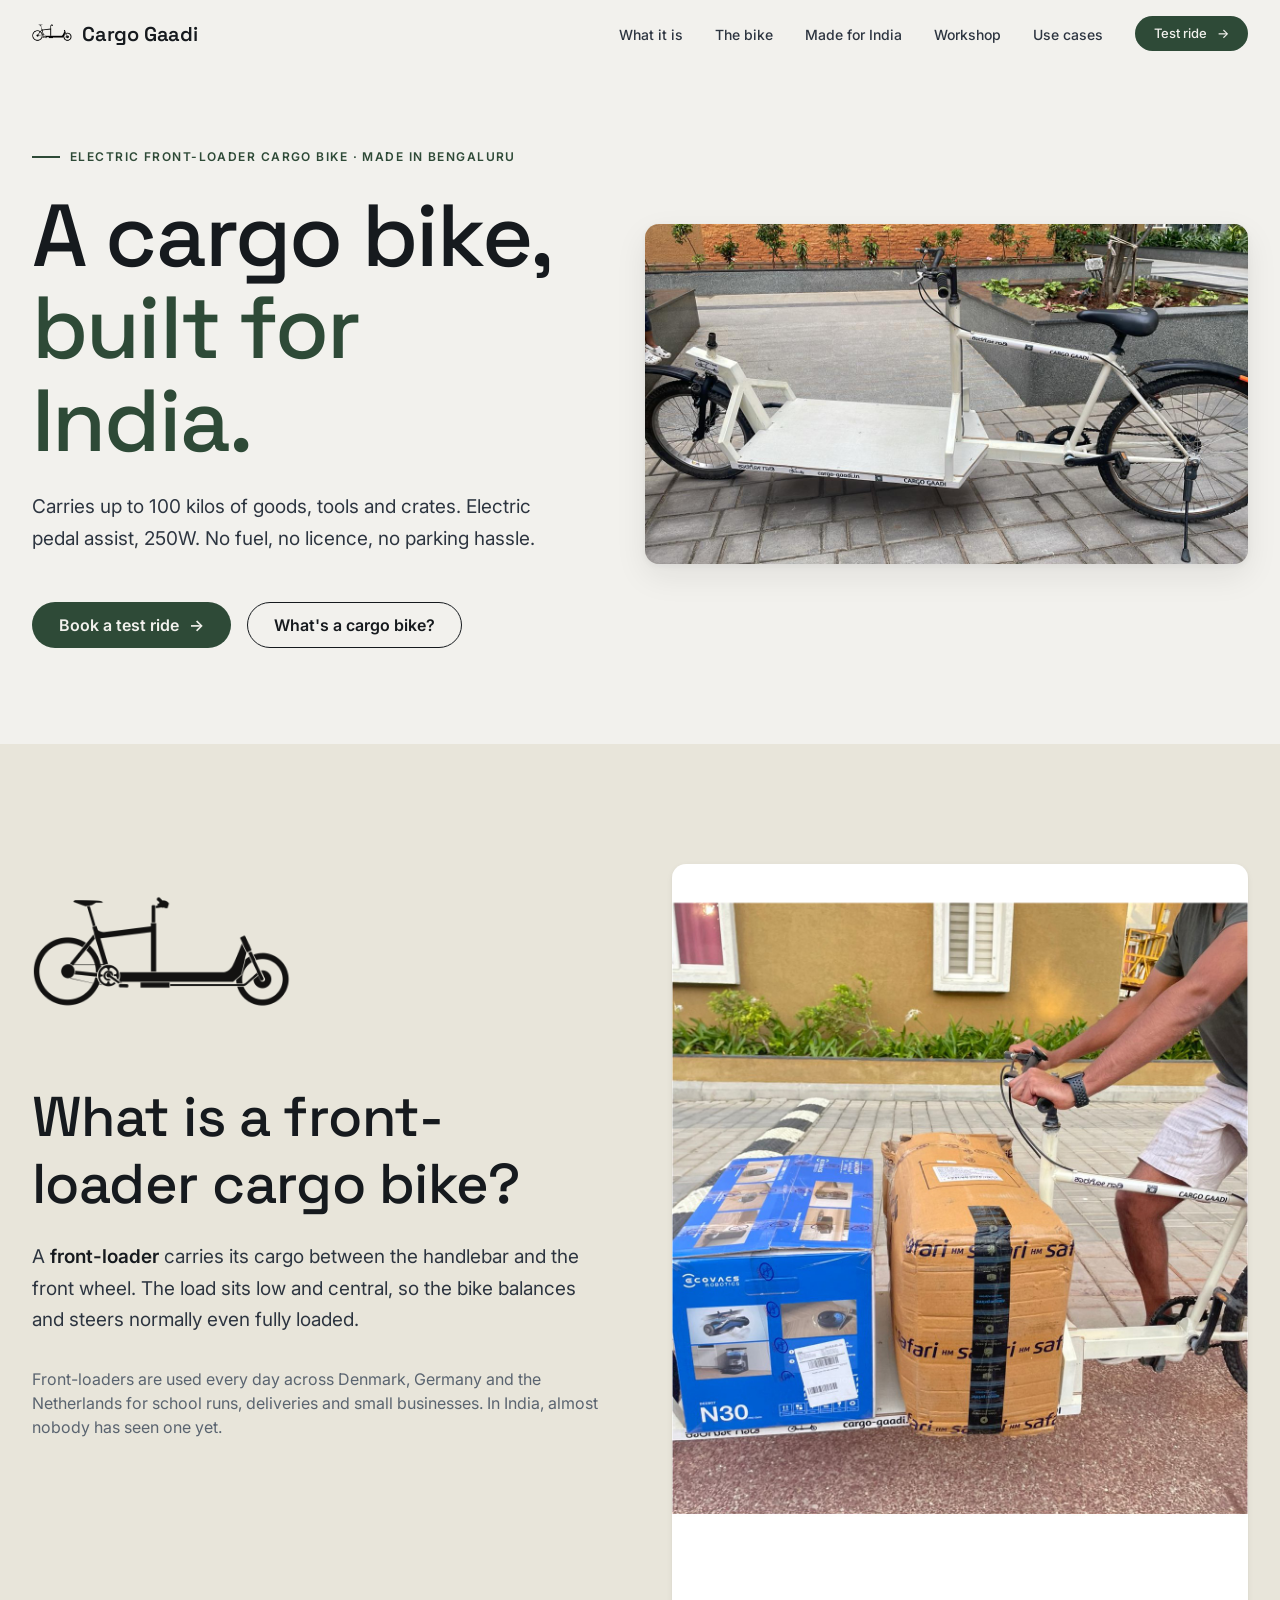
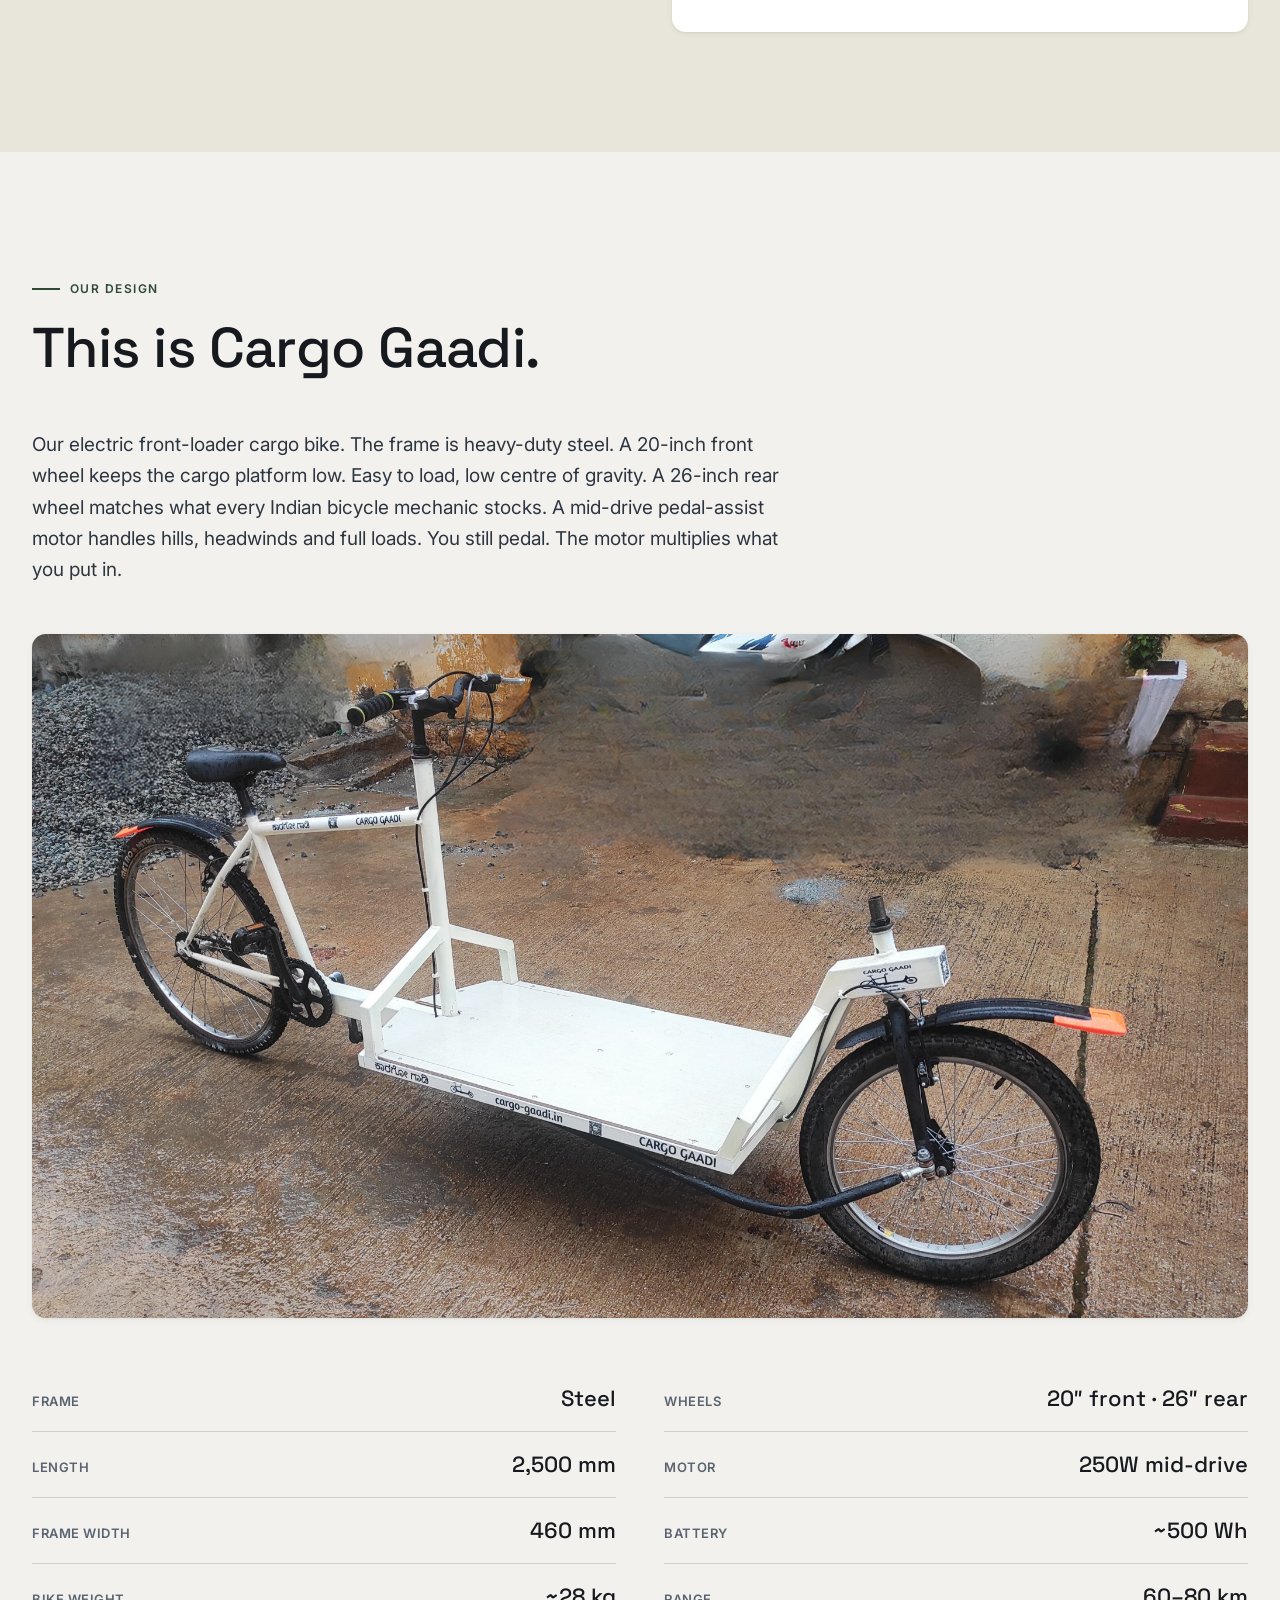
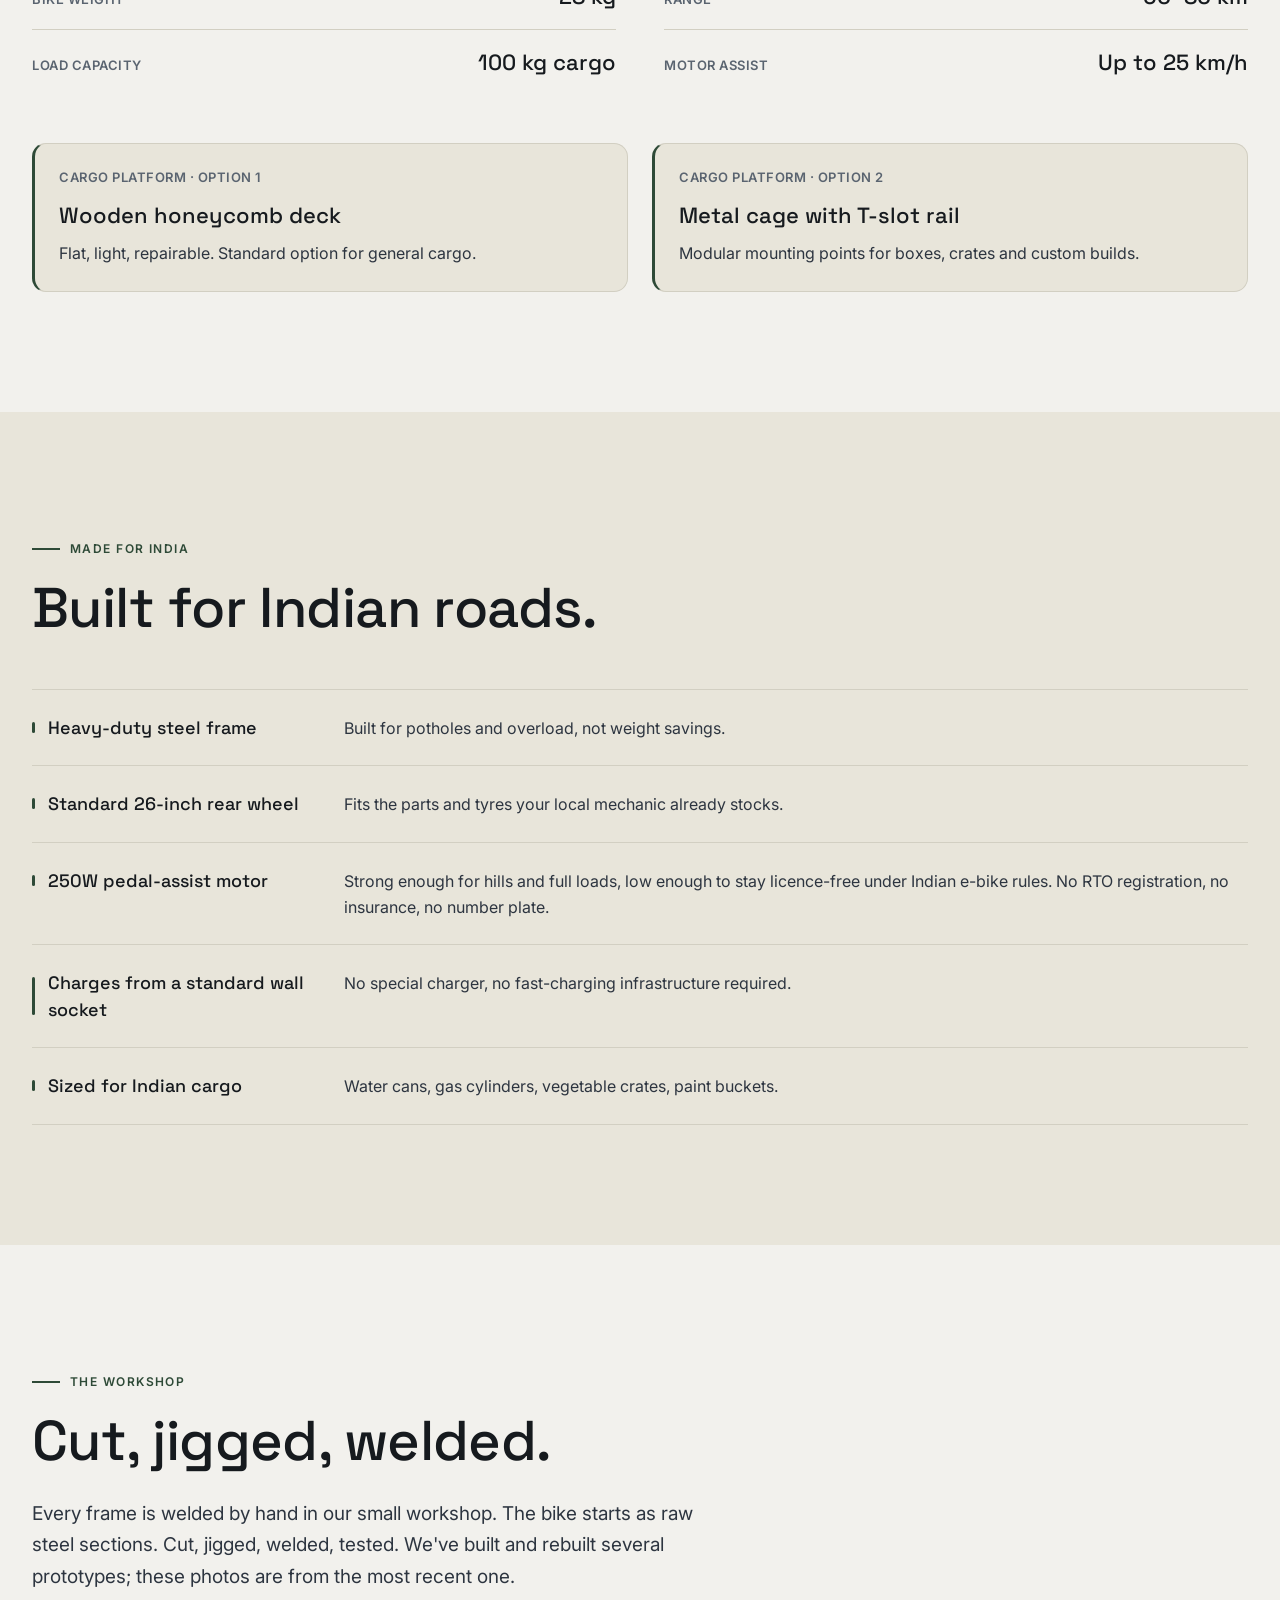
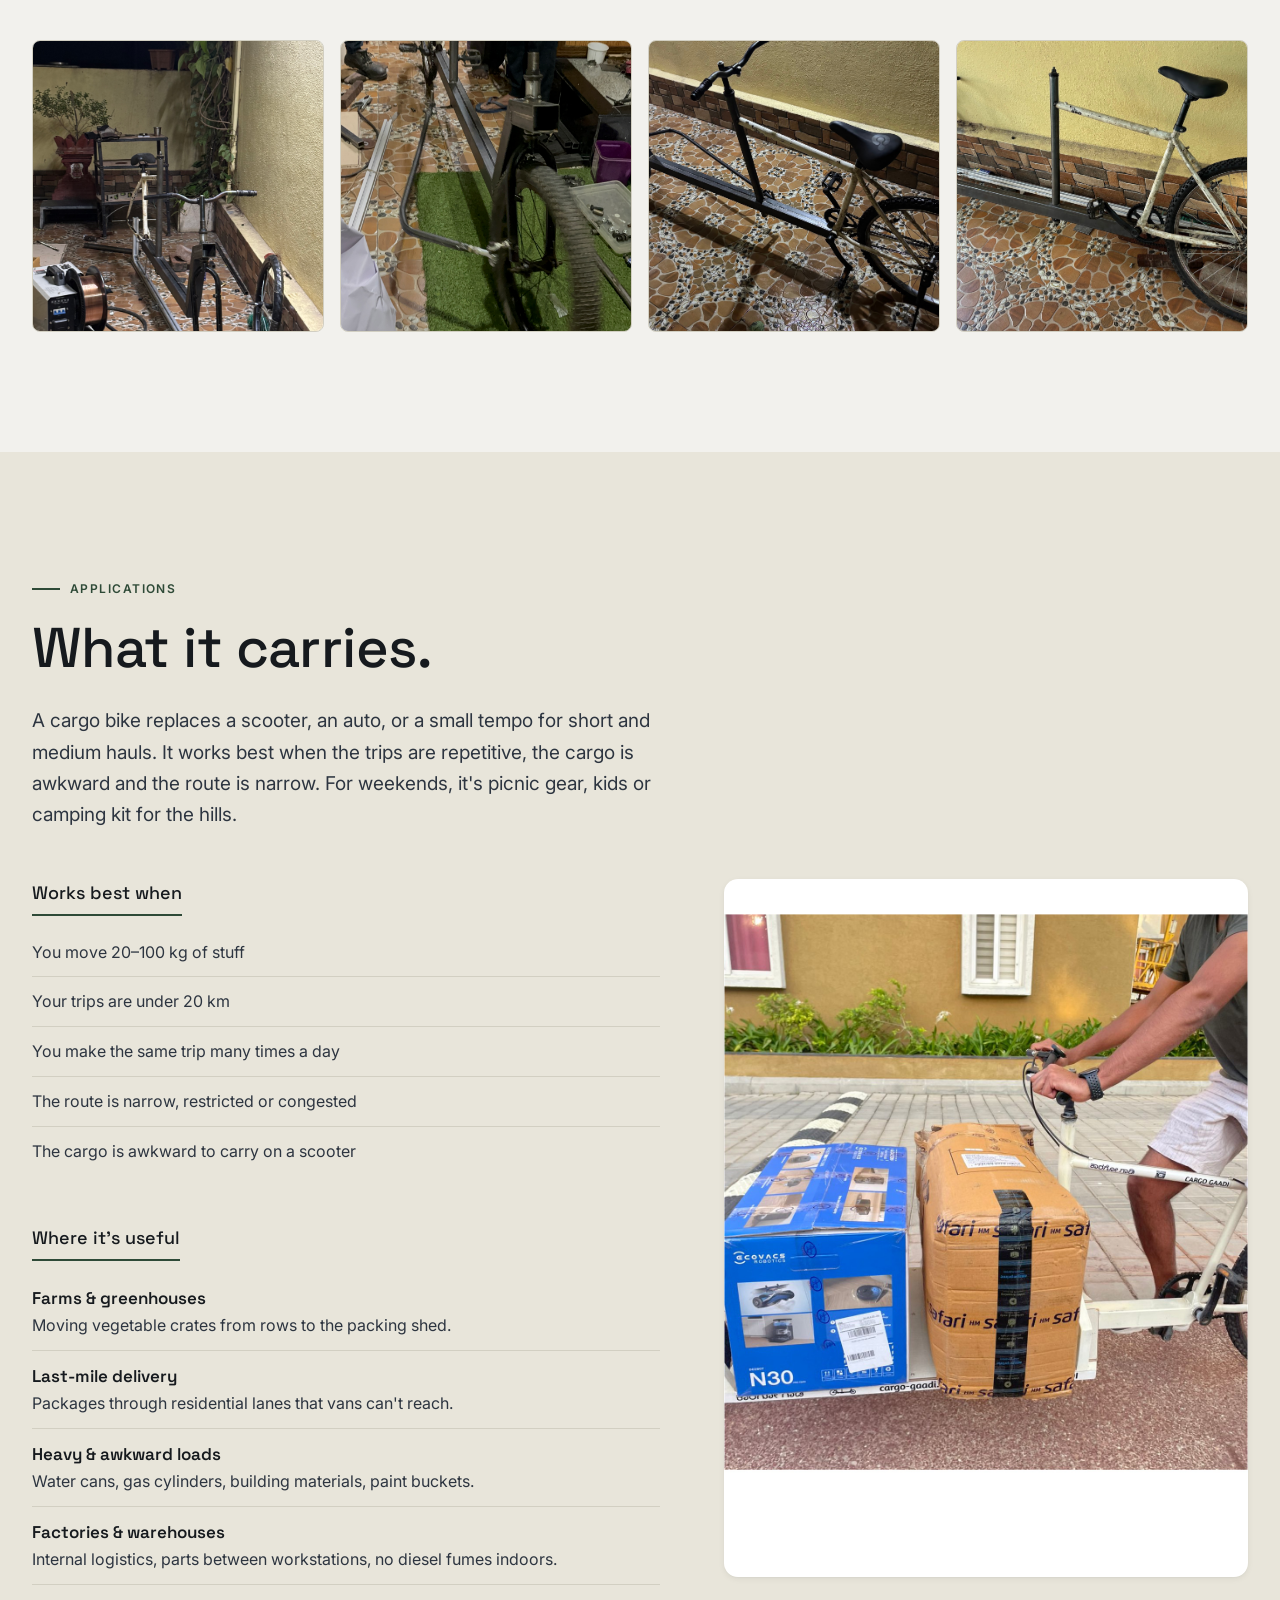
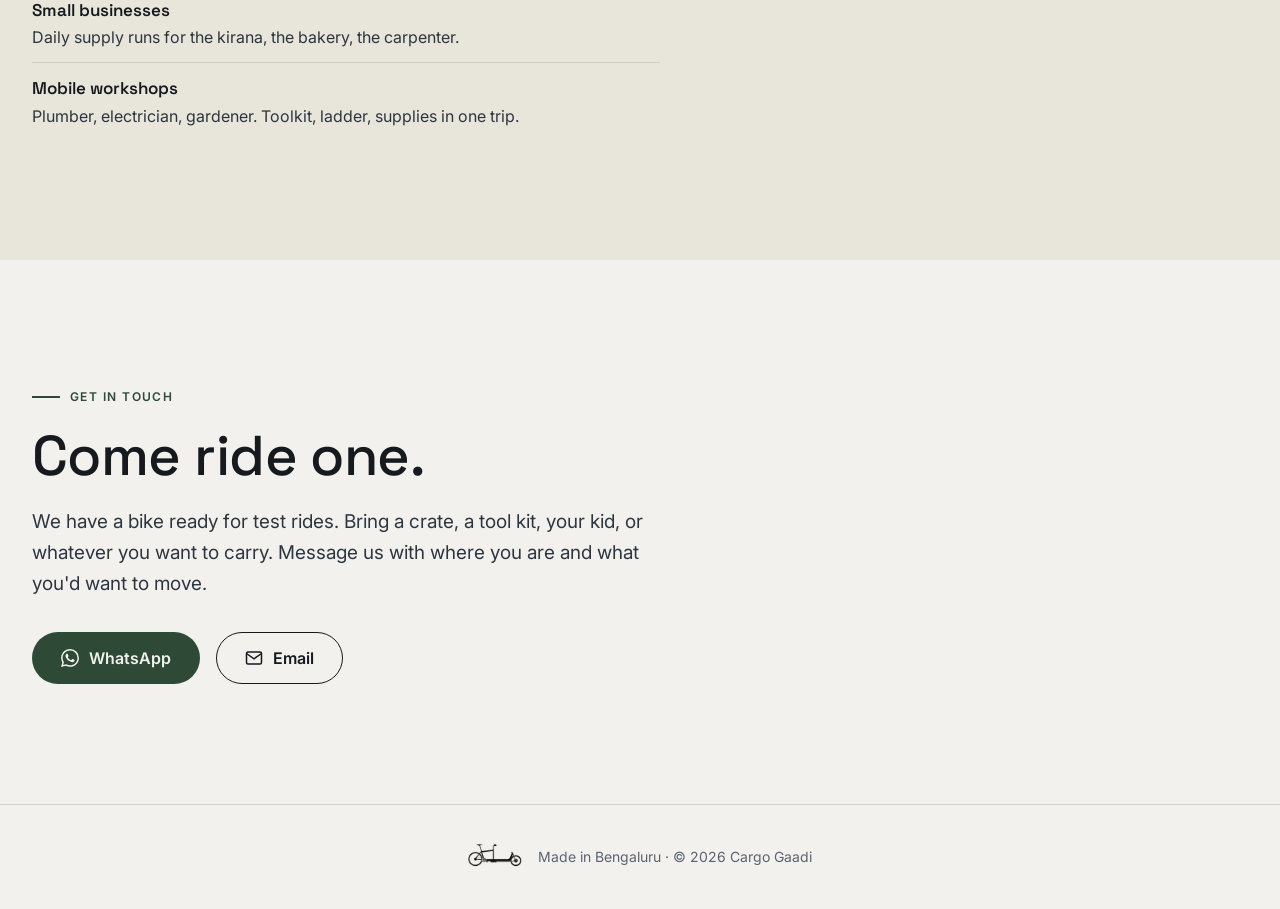
==== commit 3f7893fa: "fix: update footer text, remove heart emoji for simplicity" ====
--- a/index.html
+++ b/index.html
@@ -634,7 +634,7 @@
     <div class="wrap">
         <div class="footer-row">
             <img src="images/logo.png" alt="Cargo Gaadi" class="footer-logo">
-            <span class="footer-text">Made with <span class="heart">♥</span> in Bengaluru · © 2026 Cargo Gaadi</span>
+            <span class="footer-text">Made in Bengaluru · © 2026 Cargo Gaadi</span>
         </div>
     </div>
 </footer>
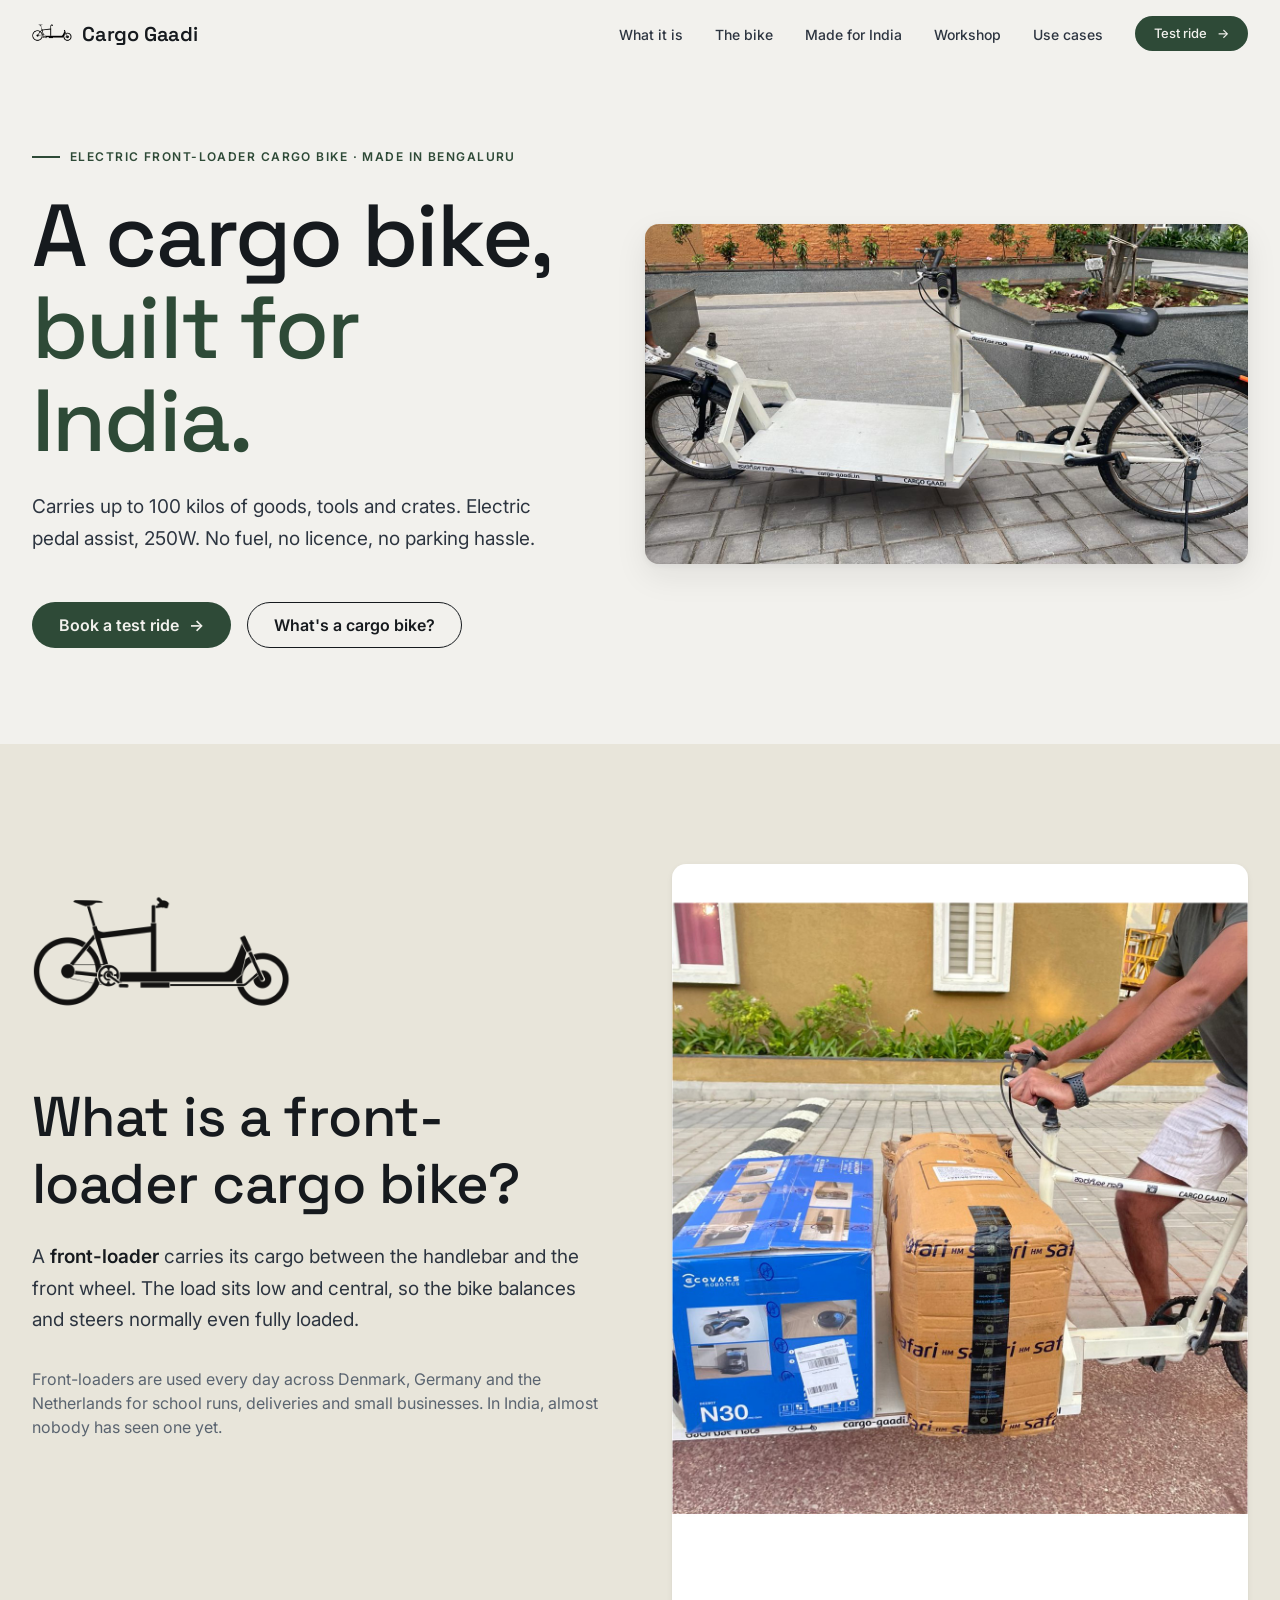
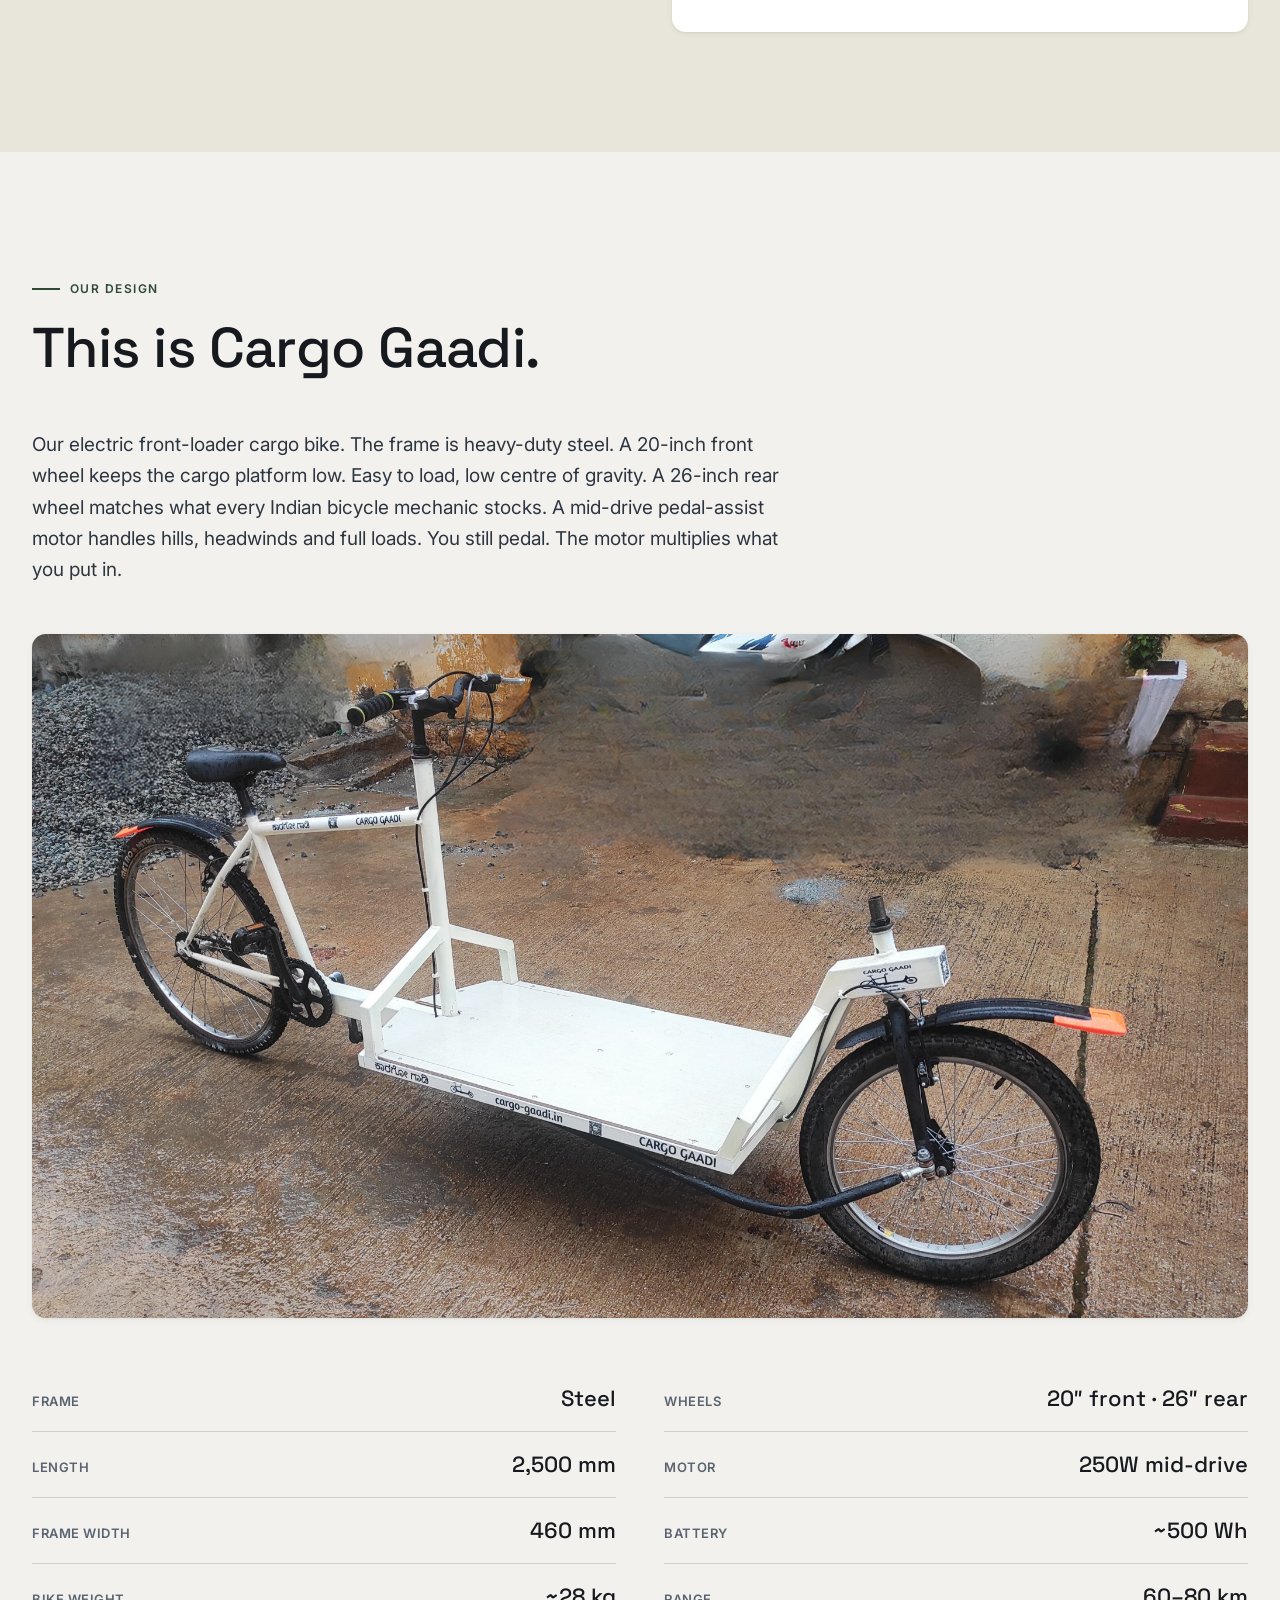
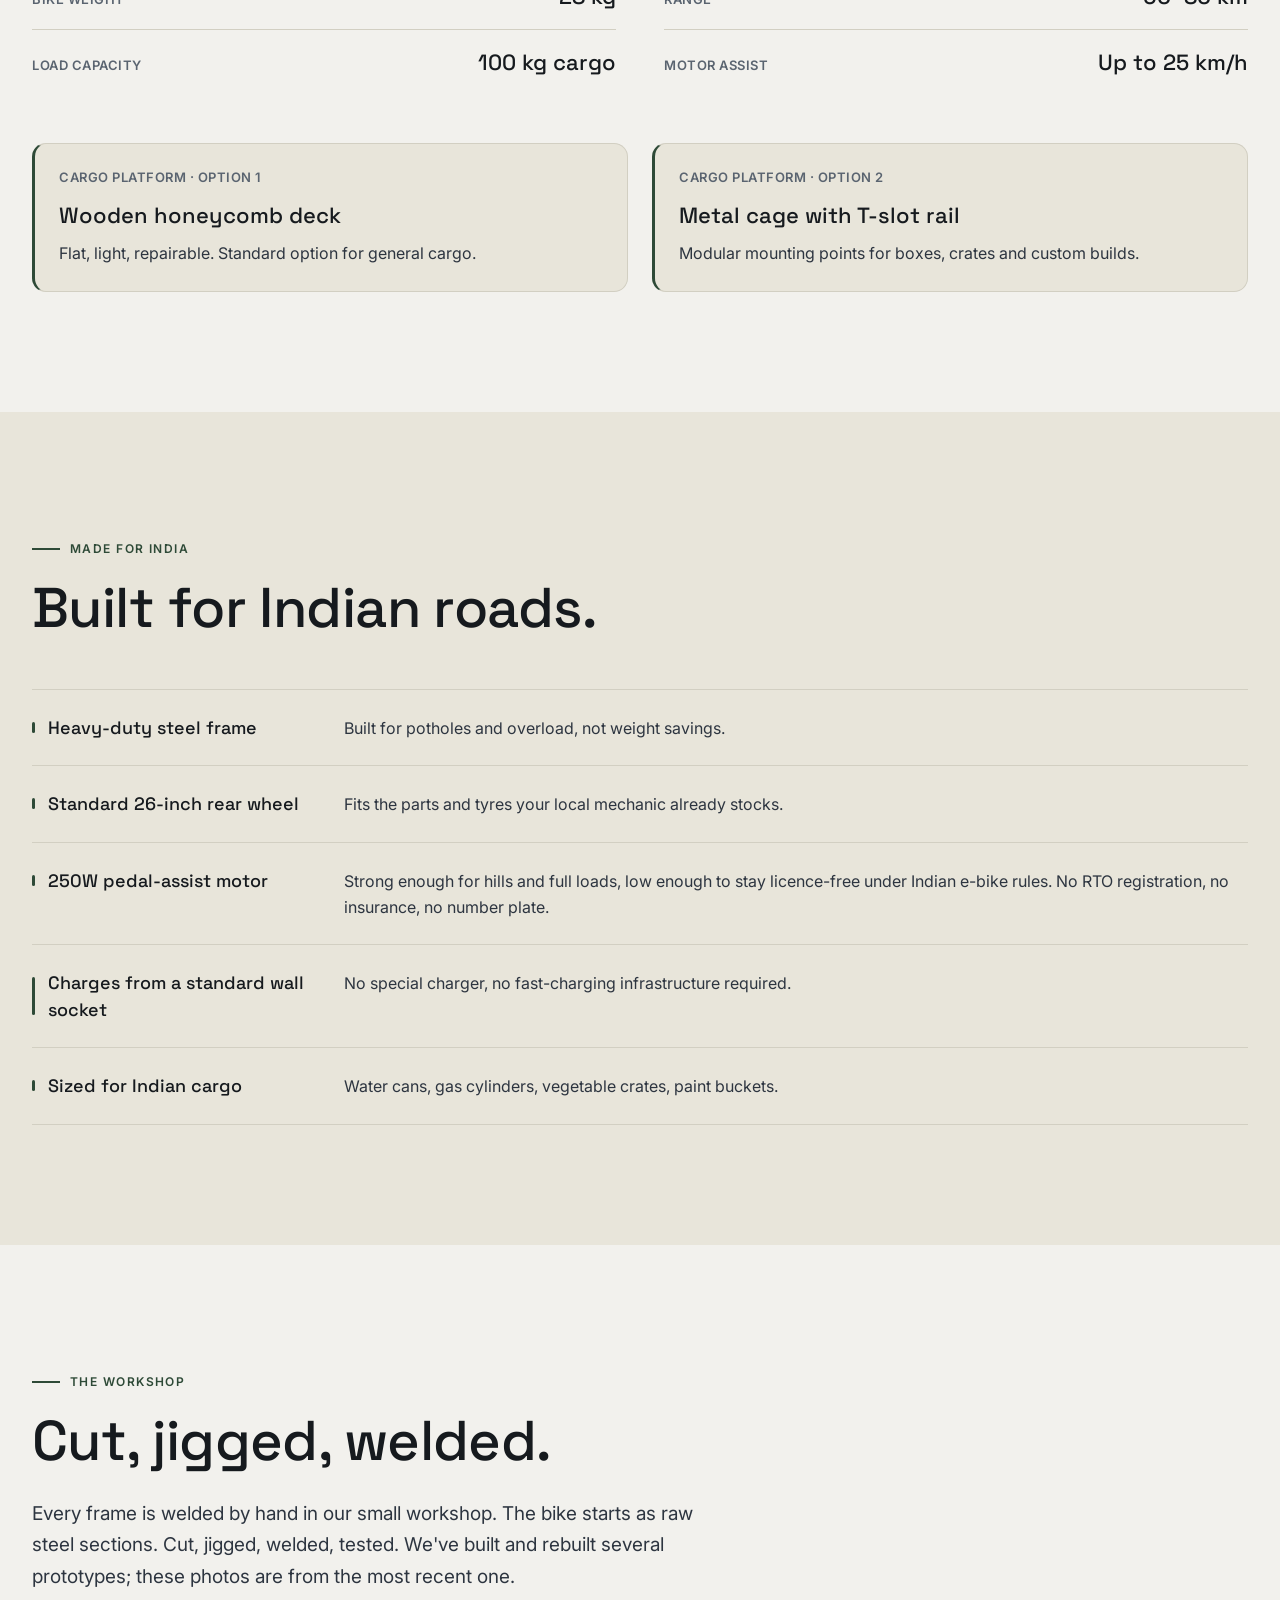
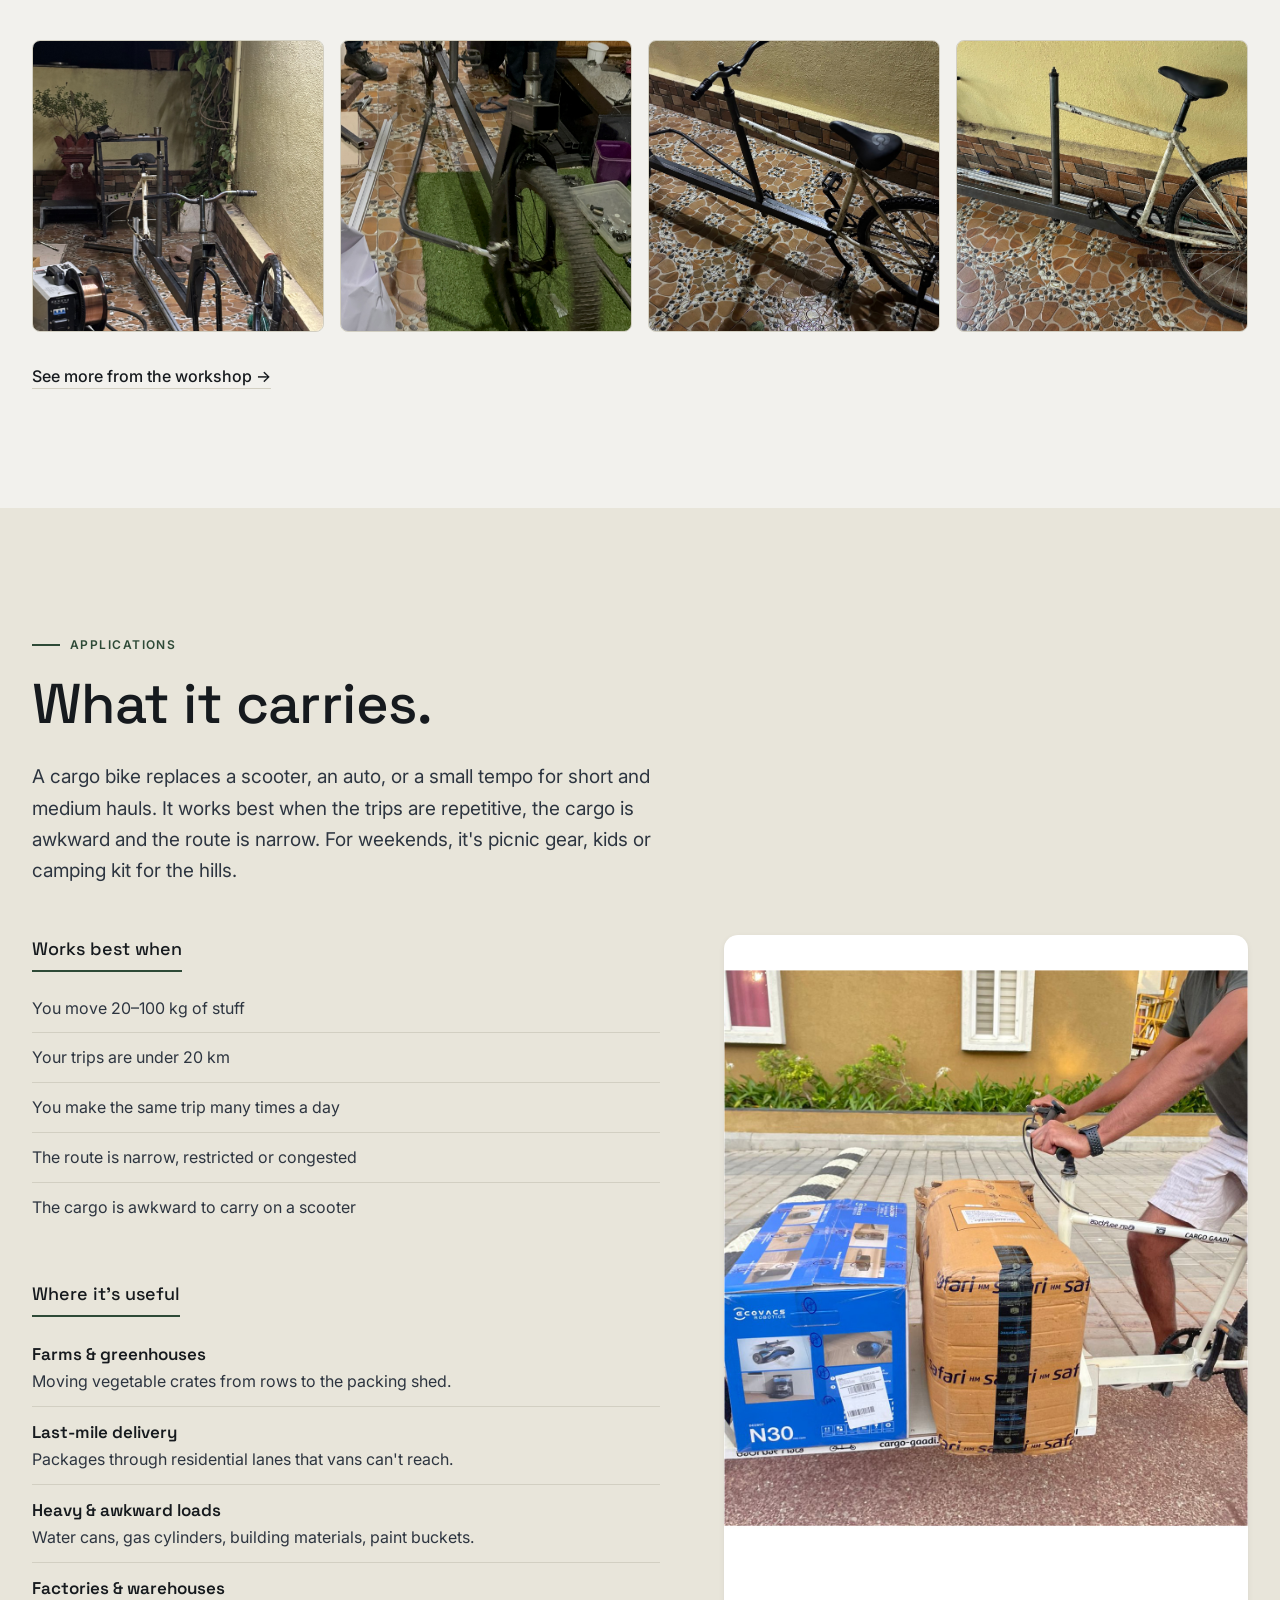
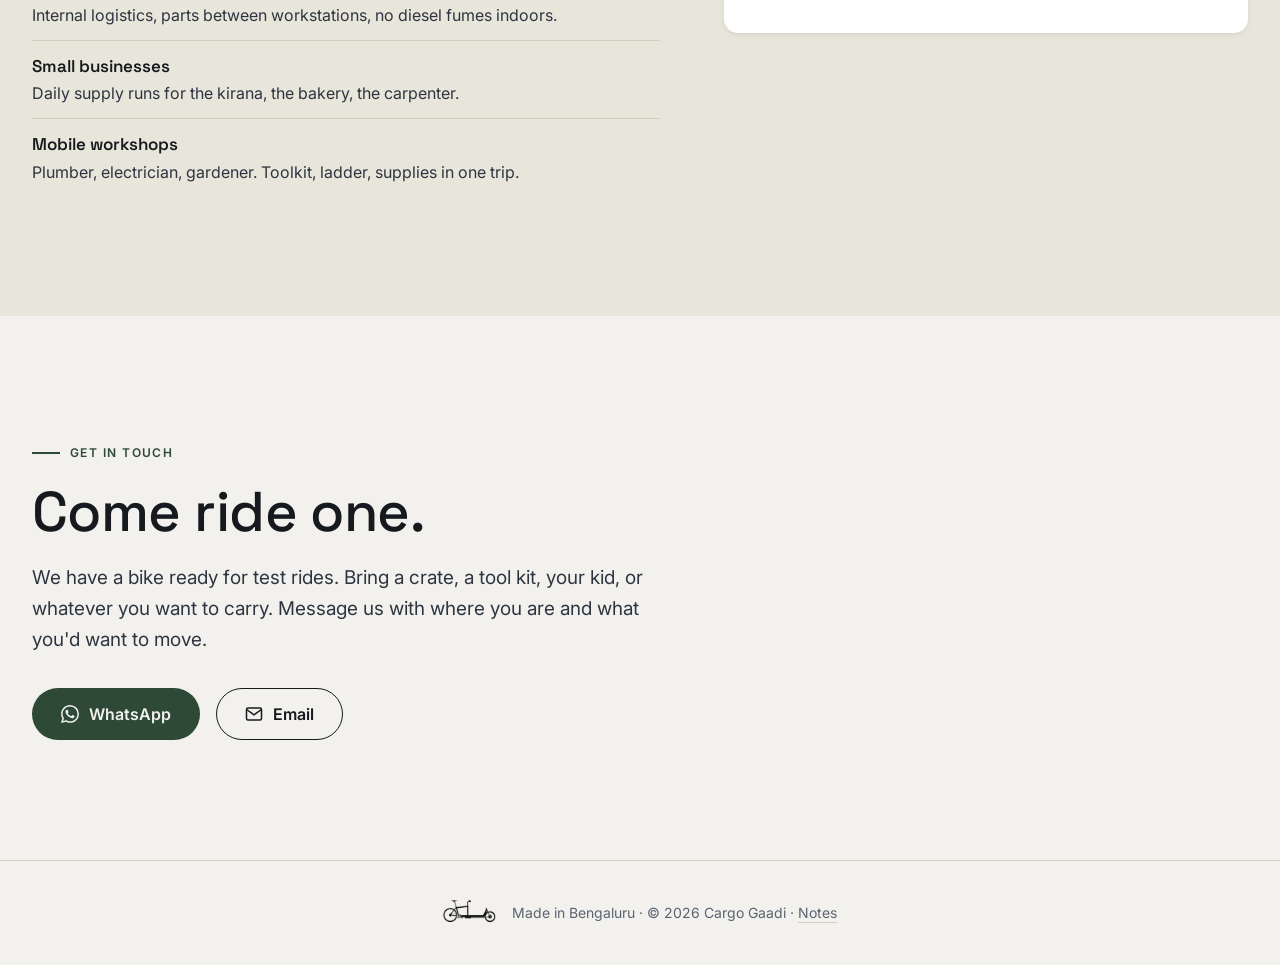
==== commit 96672595: "feat: add "Notes" section with gallery and references, update footer links" ====
--- a/index.html
+++ b/index.html
@@ -233,6 +233,26 @@
             gap: var(--s-4);
             margin-top: var(--s-6);
         }
+        .build-more {
+            margin-top: var(--s-6);
+            font-size: var(--t-body);
+        }
+        .build-more a {
+            color: var(--c-ink);
+            border-bottom: 1px solid var(--c-hairline);
+            padding-bottom: 2px;
+            font-weight: var(--w-medium);
+            transition: color var(--d-base) var(--ease-out), border-color var(--d-base) var(--ease-out);
+        }
+        .build-more a:hover {
+            color: var(--c-forest);
+            border-bottom-color: var(--c-forest);
+        }
+        .build-more .arrow {
+            display: inline-block;
+            transition: transform var(--d-base) var(--ease-out);
+        }
+        .build-more a:hover .arrow { transform: translateX(3px); }
         .build-photo {
             aspect-ratio: 1/1;
             overflow: hidden;
@@ -337,6 +357,16 @@
         .footer-text {
             font-size: var(--t-body-sm);
             color: var(--c-ink-60);
+        }
+        .footer-text .footer-link {
+            color: var(--c-ink-60);
+            border-bottom: 1px solid var(--c-hairline);
+            padding-bottom: 1px;
+            transition: color var(--d-base) var(--ease-out), border-color var(--d-base) var(--ease-out);
+        }
+        .footer-text .footer-link:hover {
+            color: var(--c-forest);
+            border-bottom-color: var(--c-forest);
         }
         .footer-text .heart {
             color: var(--c-forest);
@@ -557,6 +587,10 @@
                 <img src="images/cargo-bike-build-4.jpg" alt="Cargo Gaadi in the workshop with welding equipment">
             </div>
         </div>
+
+        <p class="build-more">
+            <a href="notes/">See more from the workshop <span class="arrow">→</span></a>
+        </p>
     </div>
 </section>
 
@@ -634,7 +668,7 @@
     <div class="wrap">
         <div class="footer-row">
             <img src="images/logo.png" alt="Cargo Gaadi" class="footer-logo">
-            <span class="footer-text">Made in Bengaluru · © 2026 Cargo Gaadi</span>
+            <span class="footer-text">Made in Bengaluru · © 2026 Cargo Gaadi · <a href="notes/" class="footer-link">Notes</a></span>
         </div>
     </div>
 </footer>
